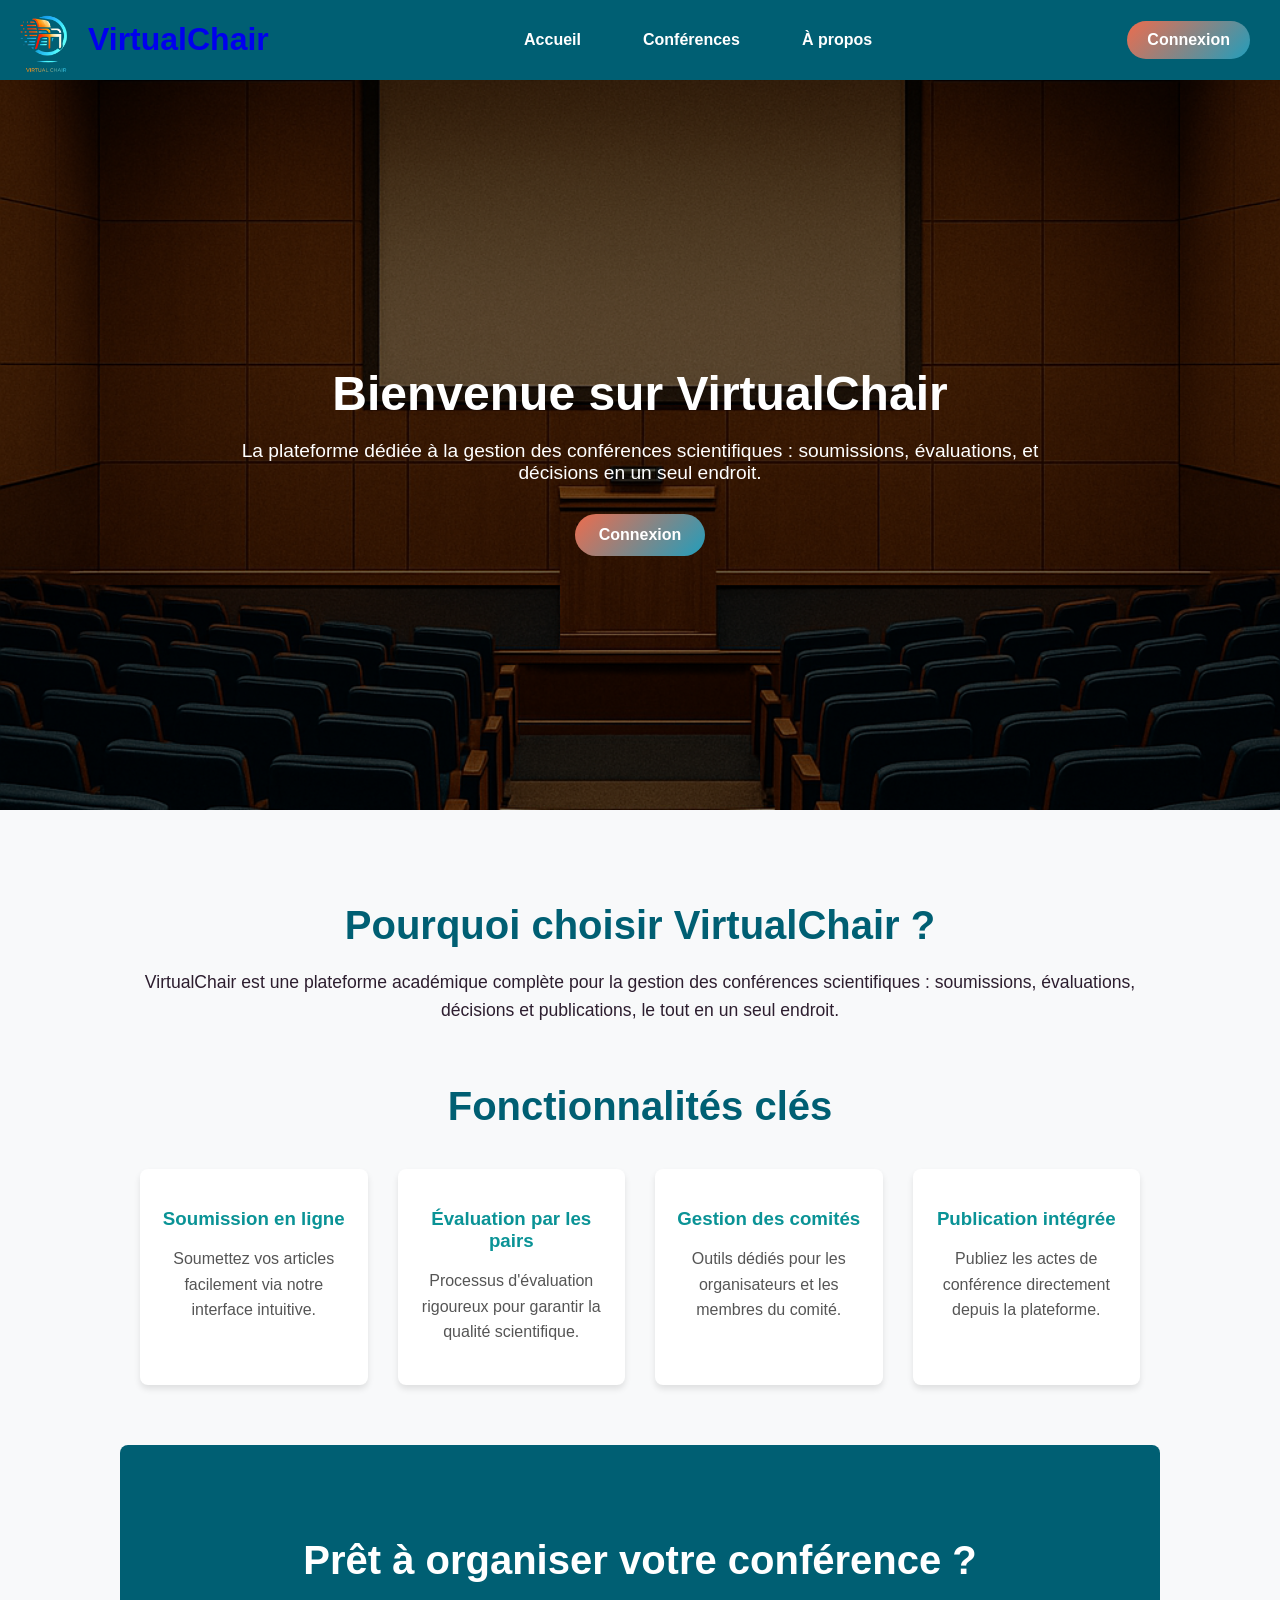
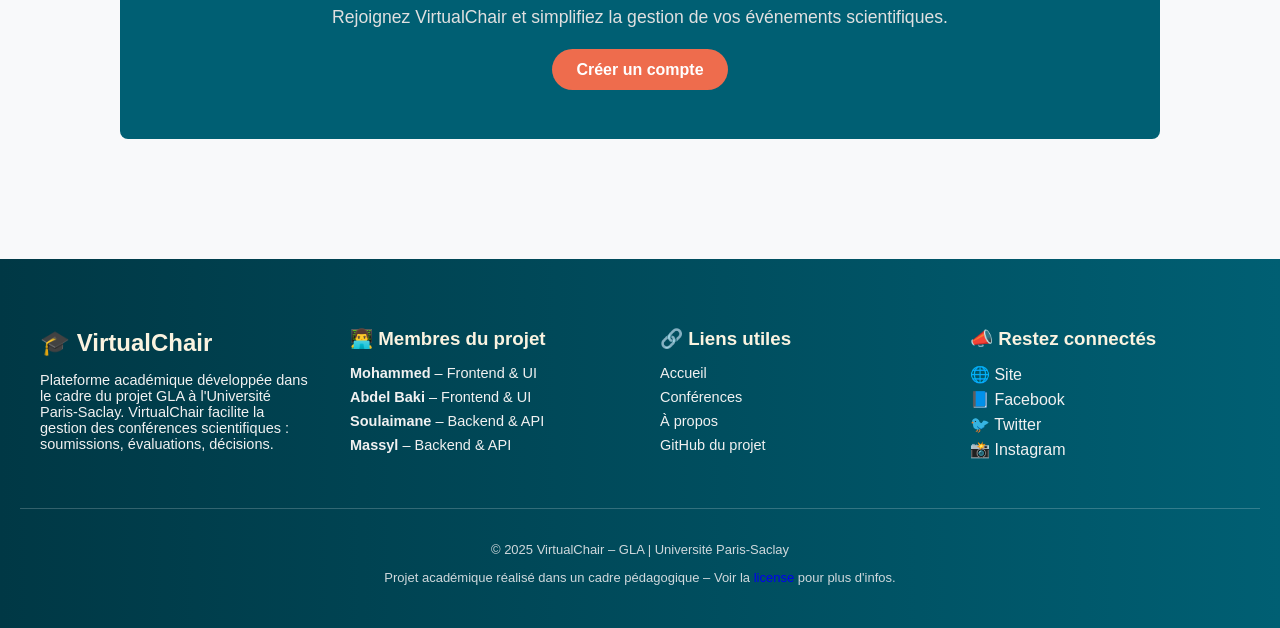
==== static/index.html @ 6224ec3e "Créer conférence, afficher la liste des conférences." ====
<!DOCTYPE html>
<html lang="fr">
  <head>
    <meta charset="UTF-8" />
    <meta name="viewport" content="width=device-width, initial-scale=1.0" />
    <title>VirtualChair</title>
    <link rel="icon" href="data/logo.png" />

    <link rel="stylesheet" href="style/style.css" />
    <link rel="stylesheet" href="style/conferences.css">
    <link rel="stylesheet" href="style/conference-detail.css">


  </head>
  <style>
    /* header {
      height: 700px;
      background: url("data/header.png") no-repeat center center;
      background-size: cover;
      position: relative;
    } */
  </style>
  <body>
    <header class="hero">
      <div class="top-head">
        <a href="#home">
          <div class="logo">
            <img src="data/logo.png" alt="Logo VirtualChair" class="logo-vc" />
            <h1>VirtualChair</h1>
          </div>
        </a>
        <nav>
          <ul>
            <li><a href="#home">Accueil</a></li>
            <li><a href="#conferences">Conférences</a></li>
            <li><a href="#about">À propos</a></li>
          </ul>
        </nav>
        <a href="#/login" class="cnx">Connexion</a>
      </div>

      <div class="hero-overlay">
        <div class="hero-content">
          <h1>Bienvenue sur VirtualChair</h1>
          <p>
            La plateforme dédiée à la gestion des conférences scientifiques :
            soumissions, évaluations, et décisions en un seul endroit.
          </p>
          <div class="hero-buttons">
            <a href="#/login" class="hero-btn primary">Connexion</a>
          </div>
        </div>
      </div>
    </header>

    <main class="vc-main">
      <section id="spa-container"></section>
    </main>

    <footer class="vc-footer">
      <div class="vc-footer-container">
        <!-- Colonne Présentation -->
        <div class="vc-footer-section about">
          <h2>🎓 VirtualChair</h2>
          <p>
            Plateforme académique développée dans le cadre du projet GLA à
            l'Université Paris-Saclay. VirtualChair facilite la gestion des
            conférences scientifiques : soumissions, évaluations, décisions.
          </p>
        </div>

        <!-- Colonne Auteurs -->
        <div class="vc-footer-section team">
          <h3>👨‍💻 Membres du projet</h3>
          <ul>
            <li><strong>Mohammed</strong> – Frontend & UI</li>
            <li><strong>Abdel Baki</strong> – Frontend & UI</li>
            <li><strong>Soulaimane</strong> – Backend & API</li>
            <li><strong>Massyl</strong> – Backend & API</li>
          </ul>
        </div>

        <!-- Colonne Ressources -->
        <div class="vc-footer-section links">
          <h3>🔗 Liens utiles</h3>
          <ul>
            <li><a href="#home">Accueil</a></li>
            <li><a href="#conferences">Conférences</a></li>
            <li><a href="#about">À propos</a></li>
            <li><a href="#">GitHub du projet</a></li>
          </ul>
        </div>

        <!-- Colonne Réseaux -->
        <div class="vc-footer-section social">
          <h3>📣 Restez connectés</h3>
          <div class="social-icons">
            <a href="#"><span>🌐</span> Site</a>
            <a href="#"><span>📘</span> Facebook</a>
            <a href="#"><span>🐦</span> Twitter</a>
            <a href="#"><span>📸</span> Instagram</a>
          </div>
        </div>
      </div>

      <!-- Ligne finale -->
      <div class="vc-footer-bottom">
        <p>© 2025 VirtualChair – GLA | Université Paris-Saclay</p>
        <p>
          Projet académique réalisé dans un cadre pédagogique – Voir la
          <a
            href="https://github.com/souleimaneelqodsi/virtualchair/blob/main/LICENSE"
            >license</a
          >
          pour plus d'infos.
        </p>
      </div>
    </footer>
    <script src="scripts/conferences.js"></script>
  </body>
</html>
---- static/style/style.css ----
body {
  margin: 0;
  font-family: "Segoe UI", sans-serif;
  background-color: #f8f9fa;
  color: #2d1e2f;
}

a {
  text-decoration: none;
}

/* Logo image */
.logo-vc {
  width: 70px;
  height: auto;
  display: block;
}

/* Logo + texte */
.logo {
  display: flex;
  flex-direction: row;
  align-items: center;
  gap: 8px;
}

.top-head {
  display: flex;
  flex-direction: row;
  justify-content: space-between;
  background-color: #005f73; /* bleu foncé */
  align-items: center;
  padding-left: 10px;
  padding-right: 30px;
}

/* Menu principal */
nav ul {
  list-style: none;
  display: flex;
  gap: 30px;
  padding: 0;
  margin: 0;
}

nav ul li a {
  text-decoration: none;
  color: #ffffff;
  font-weight: bold;
  background-color: transparent;
  padding: 8px 16px;
  border-radius: 8px;
  transition: background-color 0.3s;
}

nav ul li a:hover {
  background-color: #0a9396; /* turquoise du logo */
  color: #ffffff;
}

/* Bouton Connexion */
.cnx {
  color: white;
  background: linear-gradient(135deg, #ee6c4d, #219ebc); /* orange → bleu */
  border-radius: 50px;
  padding: 10px 20px;
  font-weight: 600;
  font-family: "Tenor Sans", sans-serif;
  transition: all 0.3s ease-in-out;
}

/* Hero section */
.hero {
  position: relative;
  height: 90vh;
  background-image: url("../data/header.png"); /* ou ton amphi */
  background-size: cover;
  background-position: center;
  display: flex;
  flex-direction: column;
  justify-content: flex-start;
}
.hero-overlay {
  background-color: rgba(0, 0, 0, 0.5); /* effet sombre */
  width: 100%;
  height: 100%;
  display: flex;
  align-items: center;
  justify-content: center;
}

.hero-content {
  color: #ffffff;
  text-align: center;
  max-width: 800px;
  padding: 20px;
}

.hero-content h1 {
  font-size: 3rem;
  margin-bottom: 10px;
}

.hero-content p {
  font-size: 1.2rem;
  margin-bottom: 30px;
}

.hero-buttons {
  display: flex;
  justify-content: center;
}

.hero-btn.primary {
  background: linear-gradient(135deg, #ee6c4d, #219ebc);
  color: white;
  padding: 12px 24px;
  font-weight: bold;
  border-radius: 40px;
  text-decoration: none;
  transition: all 0.3s ease-in-out;
}

.hero-btn.primary:hover {
  transform: translateY(-3px);
  opacity: 0.9;
}








/* Styles généraux du main */
.vc-main {
    padding: 60px 20px;
    background-color: #f8f9fa;
    color: #2d1e2f;
    font-family: 'Segoe UI', sans-serif;
  }
  
  /* Sections */
  .vc-section {
    max-width: 1000px;
    margin: 0 auto 60px auto;
    text-align: center;
  }
  
  .vc-section h2 {
    font-size: 2.5rem;
    margin-bottom: 20px;
    color: #005f73;
  }
  
  .vc-section p {
    font-size: 1.1rem;
    line-height: 1.6;
    margin-bottom: 20px;
  }
  
  /* Grille des fonctionnalités */
  .vc-features-grid {
    display: grid;
    grid-template-columns: repeat(auto-fit, minmax(220px, 1fr));
    gap: 30px;
    margin-top: 40px;
  }
  
  .feature {
    background-color: #ffffff;
    padding: 20px;
    border-radius: 8px;
    box-shadow: 0 4px 6px rgba(0, 0, 0, 0.1);
  }
  
  .feature h3 {
    color: #0a9396;
    margin-bottom: 10px;
  }
  
  .feature p {
    font-size: 1rem;
    color: #555555;
  }
  
  /* Appel à l'action */
  .vc-section.cta {
    background-color: #005f73;
    color: #ffffff;
    padding: 60px 20px;
    border-radius: 8px;
  }
  
  .vc-section.cta h2 {
    color: #ffffff;
  }
  
  .vc-section.cta p {
    color: #e0e0e0;
    margin-bottom: 30px;
  }
  
  .vc-btn.primary {
    background-color: #ee6c4d;
    color: #ffffff;
    padding: 12px 24px;
    border-radius: 50px;
    text-decoration: none;
    font-weight: bold;
    transition: background-color 0.3s ease;
  }
  
  .vc-btn.primary:hover {
    background-color: #d65a3f;
  }





















/* footer */

.vc-footer {
    background: linear-gradient(to right, #003845, #005f73);
    color: #f1f1f1;
    padding: 50px 20px 30px;
    font-family: 'Segoe UI', sans-serif;
  }
  
  .vc-footer-container {
    display: grid;
    grid-template-columns: repeat(auto-fit, minmax(230px, 1fr));
    gap: 40px;
    max-width: 1200px;
    margin: auto;
  }
  
  .vc-footer-section h2,
  .vc-footer-section h3 {
    margin-bottom: 15px;
    color: #FAF3E0;
  }
  
  .vc-footer-section p,
  .vc-footer-section ul,
  .vc-footer-bottom {
    font-size: 14.5px;
  }
  
  .vc-footer-section ul {
    list-style: none;
    padding: 0;
  }
  
  .vc-footer-section li {
    margin-bottom: 8px;
  }
  
  .vc-footer-section a {
    color: #f1f1f1;
    text-decoration: none;
    transition: all 0.3s;
  }
  
  .vc-footer-section a:hover {
    color: #94d2bd;
    text-decoration: underline;
  }
  
  .social-icons a {
    display: block;
    margin-bottom: 6px;
  }
  
  .vc-footer-bottom {
    text-align: center;
    border-top: 1px solid rgba(255, 255, 255, 0.2);
    margin-top: 40px;
    padding-top: 20px;
    font-size: 13px;
    color: #cfd8dc;
  }
---- static/style/conferences.css ----
/* styles/conferences.css */

/* ========== Conteneur du formulaire ========== */
.spa-form {
    background-color: #ffffff;
    padding: 32px;
    border-radius: 16px;
    box-shadow: 0 8px 24px rgba(0, 0, 0, 0.06);
    max-width: 500px;
    margin: 60px auto;
    display: flex;
    flex-direction: column;
    align-items: stretch;
    gap: 18px;
    box-sizing: border-box;
  }
  
  /* Champs de formulaire */
  .spa-form input,
  .spa-form textarea,
  .spa-form button {
    width: 100%;
    font-family: "Segoe UI", sans-serif;
    font-size: 1rem;
    padding: 14px 16px;
    border-radius: 10px;
    border: 1px solid #ccc;
    background-color: #f9f9f9;
    box-sizing: border-box;
    transition: all 0.2s ease;
  }
  
  .spa-form textarea {
    min-height: 100px;
    resize: vertical;
  }
  
  /* Focus et effet visuel */
  .spa-form input:focus,
  .spa-form textarea:focus {
    border-color: #0a9396;
    box-shadow: 0 0 5px rgba(10, 147, 150, 0.3);
    background-color: #fff;
    outline: none;
  }
  
  /* Bouton Valider */
  .spa-form button {
    background-color: #005f73;
    color: white;
    font-weight: bold;
    border: none;
    cursor: pointer;
    transition: background-color 0.3s ease, transform 0.2s ease;
  }
  
  .spa-form button:hover {
    background-color: #0a9396;
    transform: translateY(-1px);
  }
  
  /* ========== Liste des conférences ========== */
  .conference-list {
    display: grid;
    grid-template-columns: repeat(auto-fit, minmax(280px, 1fr));
    gap: 24px;
    max-width: 1200px;
    margin: 40px auto;
    padding: 0 20px;
  }
  
  .conference-card {
    background: #ffffff;
    padding: 20px;
    border-radius: 12px;
    box-shadow: 0 4px 12px rgba(0, 0, 0, 0.08);
    transition: transform 0.2s ease, box-shadow 0.2s ease;
  }
  
  .conference-card:hover {
    transform: translateY(-5px);
    box-shadow: 0 6px 18px rgba(0, 0, 0, 0.12);
  }
  
  .conference-card h3 {
    color: #005f73;
    margin-bottom: 10px;
    font-size: 1.4rem;
  }
  
  .conference-card p {
    margin: 4px 0;
    color: #444;
    font-size: 0.95rem;
    line-height: 1.4;
  }
  
  /* ========== Bouton d'ajout de conférence ========== */
  #add-conf-container {
    text-align: center;
    margin-top: 30px;
  }
  
  #add-conf-container .vc-btn.primary {
    background-color: #ee6c4d;
    color: white;
    padding: 12px 28px;
    border-radius: 50px;
    font-weight: bold;
    font-size: 1rem;
    border: none;
    cursor: pointer;
    transition: background-color 0.3s ease, transform 0.2s ease;
  }
  
  #add-conf-container .vc-btn.primary:hover {
    background-color: #d65a3f;
    transform: scale(1.05);
  }
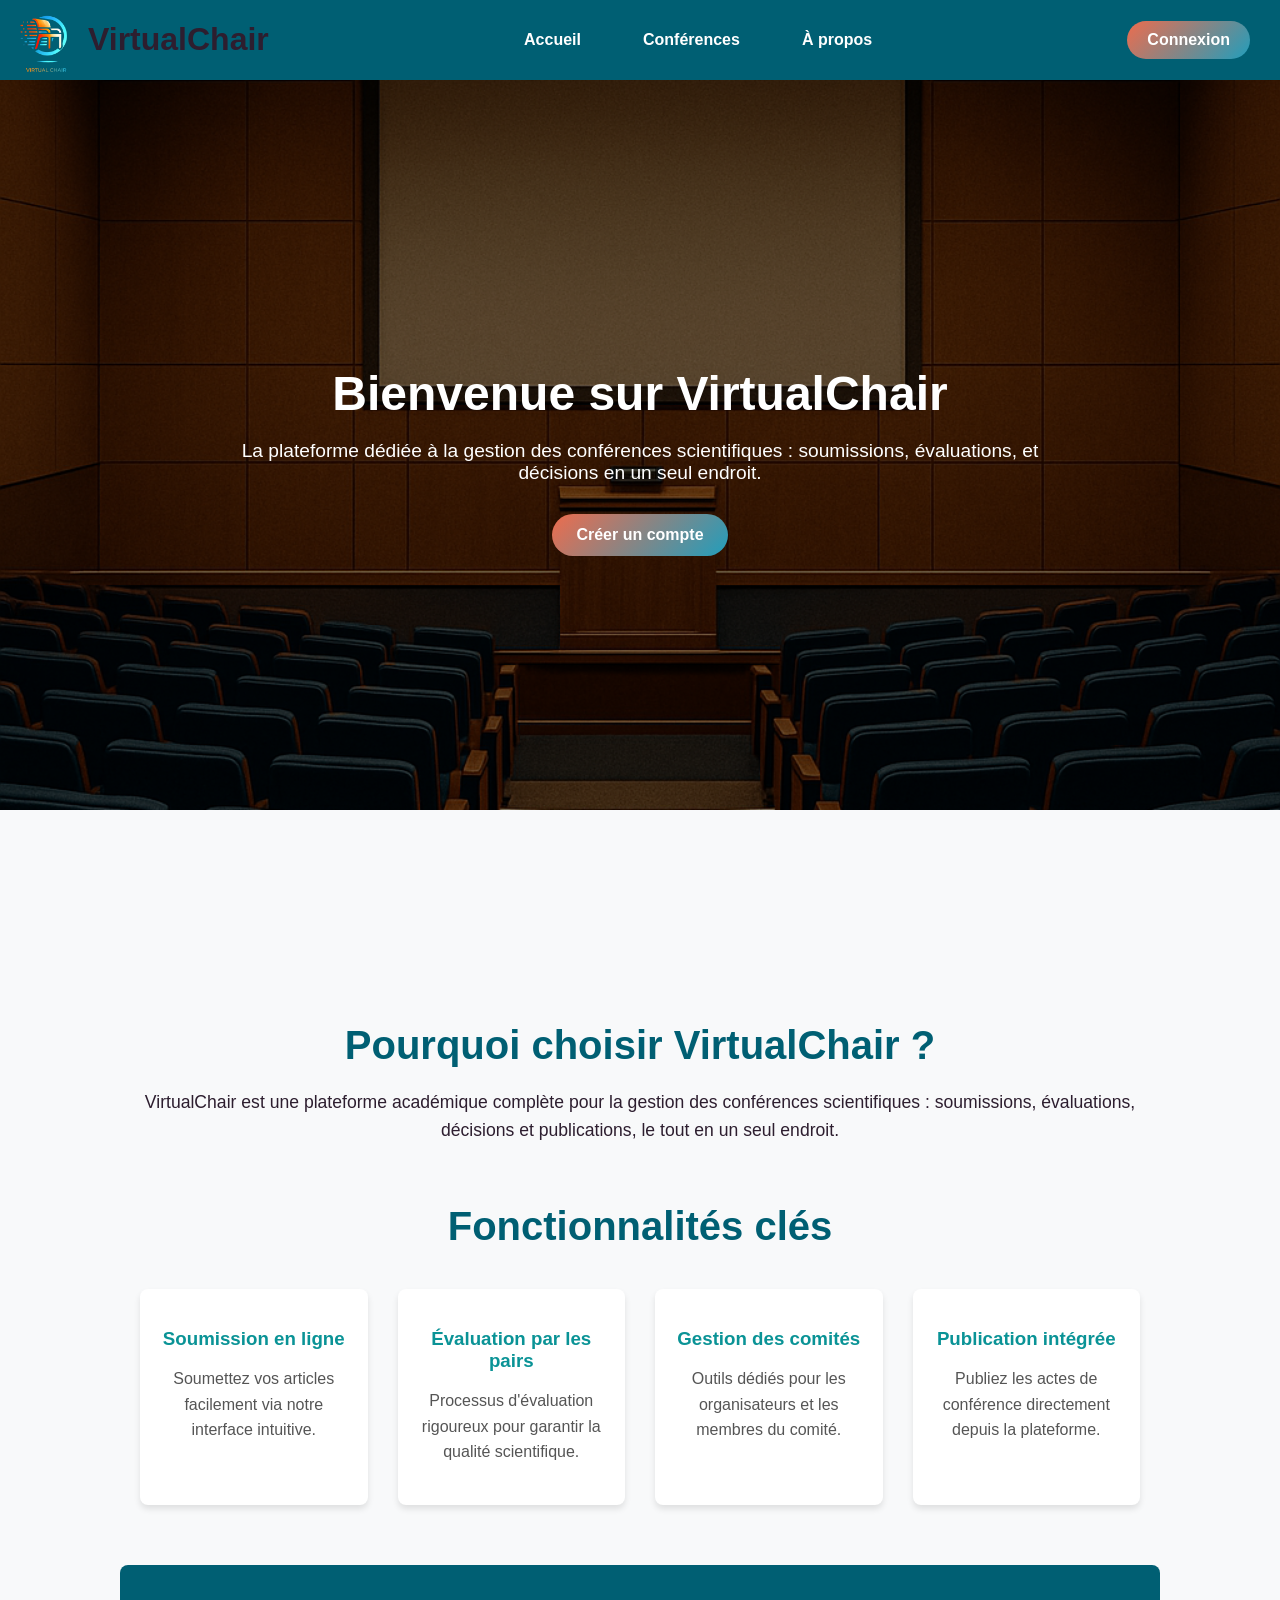
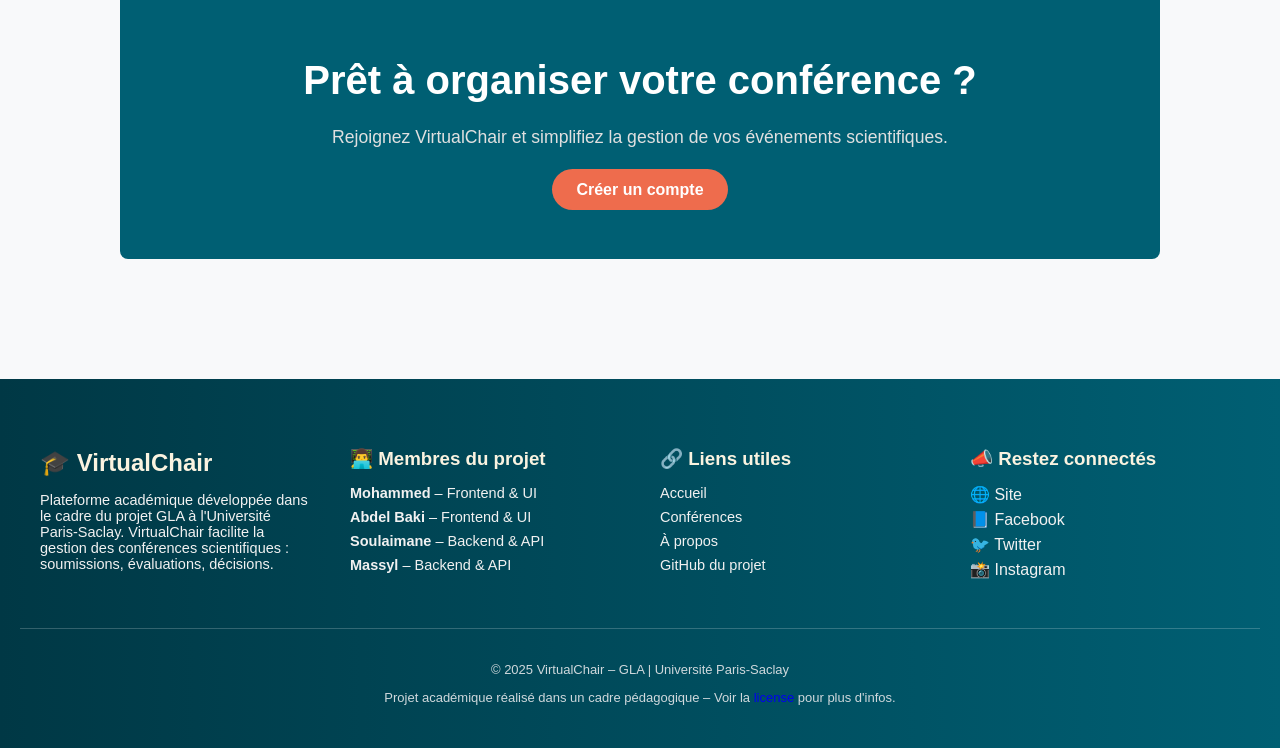
==== commit 0d3f23b5: "reorganisation des fichiers" ====
--- a/static/index.html
+++ b/static/index.html
@@ -1,121 +1,182 @@
-<!DOCTYPE html>
+<!doctype html>
 <html lang="fr">
-  <head>
-    <meta charset="UTF-8" />
-    <meta name="viewport" content="width=device-width, initial-scale=1.0" />
-    <title>VirtualChair</title>
-    <link rel="icon" href="data/logo.png" />
+    <head>
+        <meta charset="UTF-8" />
+        <meta name="viewport" content="width=device-width, initial-scale=1.0" />
+        <title>EasyChair</title>
+        <link rel="icon" href="../data/logo.png" />
+        <script defer src="script/inscription.js"></script>
+        <link rel="stylesheet" href="style/style.css" />
+    </head>
+    <style>
+        header {
+            height: 700px;
+            background: url("../data/header.png") no-repeat center center;
+            background-size: cover;
+            position: relative;
+        }
+    </style>
+    <body>
+        <header class="hero">
+            <div class="top-head">
+                <div class="logo">
+                    <img
+                        src="../data/logo.png"
+                        alt="Logo VirtualChair"
+                        class="logo-vc"
+                    />
+                    <h1>VirtualChair</h1>
+                </div>
+                <nav>
+                    <ul>
+                        <li><a href="#home">Accueil</a></li>
+                        <li><a href="#conferences">Conférences</a></li>
+                        <li><a href="#about">À propos</a></li>
+                    </ul>
+                </nav>
+                <a href="#/login" class="cnx">Connexion</a>
+            </div>
 
-    <link rel="stylesheet" href="style/style.css" />
-    <link rel="stylesheet" href="style/conferences.css">
-    <link rel="stylesheet" href="style/conference-detail.css">
+            <div class="hero-overlay">
+                <div class="hero-content">
+                    <h1>Bienvenue sur VirtualChair</h1>
+                    <p>
+                        La plateforme dédiée à la gestion des conférences
+                        scientifiques : soumissions, évaluations, et décisions
+                        en un seul endroit.
+                    </p>
+                    <div class="hero-buttons">
+                        <a
+                            href="#/inscription"
+                            class="hero-btn primary"
+                            onclick="loadPage('./inscription.html'); return false;"
+                            >Créer un compte</a
+                        >
+                    </div>
+                </div>
+            </div>
+        </header>
+        <div id="app-content" class="vc-main">
+            <!-- Le contenu de la page sera injecté ici -->
+        </div>
+        <main class="vc-main">
+            <!-- Section 1 : Présentation -->
+            <section class="vc-section intro">
+                <h2>Pourquoi choisir VirtualChair ?</h2>
+                <p>
+                    VirtualChair est une plateforme académique complète pour la
+                    gestion des conférences scientifiques : soumissions,
+                    évaluations, décisions et publications, le tout en un seul
+                    endroit.
+                </p>
+            </section>
 
+            <!-- Section 2 : Fonctionnalités -->
+            <section class="vc-section features">
+                <h2>Fonctionnalités clés</h2>
+                <div class="vc-features-grid">
+                    <div class="feature">
+                        <h3>Soumission en ligne</h3>
+                        <p>
+                            Soumettez vos articles facilement via notre
+                            interface intuitive.
+                        </p>
+                    </div>
+                    <div class="feature">
+                        <h3>Évaluation par les pairs</h3>
+                        <p>
+                            Processus d'évaluation rigoureux pour garantir la
+                            qualité scientifique.
+                        </p>
+                    </div>
+                    <div class="feature">
+                        <h3>Gestion des comités</h3>
+                        <p>
+                            Outils dédiés pour les organisateurs et les membres
+                            du comité.
+                        </p>
+                    </div>
+                    <div class="feature">
+                        <h3>Publication intégrée</h3>
+                        <p>
+                            Publiez les actes de conférence directement depuis
+                            la plateforme.
+                        </p>
+                    </div>
+                </div>
+            </section>
 
-  </head>
-  <style>
-    /* header {
-      height: 700px;
-      background: url("data/header.png") no-repeat center center;
-      background-size: cover;
-      position: relative;
-    } */
-  </style>
-  <body>
-    <header class="hero">
-      <div class="top-head">
-        <a href="#home">
-          <div class="logo">
-            <img src="data/logo.png" alt="Logo VirtualChair" class="logo-vc" />
-            <h1>VirtualChair</h1>
-          </div>
-        </a>
-        <nav>
-          <ul>
-            <li><a href="#home">Accueil</a></li>
-            <li><a href="#conferences">Conférences</a></li>
-            <li><a href="#about">À propos</a></li>
-          </ul>
-        </nav>
-        <a href="#/login" class="cnx">Connexion</a>
-      </div>
+            <!-- Section 3 : Appel à l'action -->
+            <section class="vc-section cta">
+                <h2>Prêt à organiser votre conférence ?</h2>
+                <p>
+                    Rejoignez VirtualChair et simplifiez la gestion de vos
+                    événements scientifiques.
+                </p>
+                <a href="#/login" class="vc-btn primary">Créer un compte</a>
+            </section>
+        </main>
 
-      <div class="hero-overlay">
-        <div class="hero-content">
-          <h1>Bienvenue sur VirtualChair</h1>
-          <p>
-            La plateforme dédiée à la gestion des conférences scientifiques :
-            soumissions, évaluations, et décisions en un seul endroit.
-          </p>
-          <div class="hero-buttons">
-            <a href="#/login" class="hero-btn primary">Connexion</a>
-          </div>
-        </div>
-      </div>
-    </header>
+        <footer class="vc-footer">
+            <div class="vc-footer-container">
+                <!-- Colonne Présentation -->
+                <div class="vc-footer-section about">
+                    <h2>🎓 VirtualChair</h2>
+                    <p>
+                        Plateforme académique développée dans le cadre du projet
+                        GLA à l'Université Paris-Saclay. VirtualChair facilite
+                        la gestion des conférences scientifiques : soumissions,
+                        évaluations, décisions.
+                    </p>
+                </div>
 
-    <main class="vc-main">
-      <section id="spa-container"></section>
-    </main>
+                <!-- Colonne Auteurs -->
+                <div class="vc-footer-section team">
+                    <h3>👨‍💻 Membres du projet</h3>
+                    <ul>
+                        <li><strong>Mohammed</strong> – Frontend & UI</li>
+                        <li><strong>Abdel Baki</strong> – Frontend & UI</li>
+                        <li><strong>Soulaimane</strong> – Backend & API</li>
+                        <li><strong>Massyl</strong> – Backend & API</li>
+                    </ul>
+                </div>
 
-    <footer class="vc-footer">
-      <div class="vc-footer-container">
-        <!-- Colonne Présentation -->
-        <div class="vc-footer-section about">
-          <h2>🎓 VirtualChair</h2>
-          <p>
-            Plateforme académique développée dans le cadre du projet GLA à
-            l'Université Paris-Saclay. VirtualChair facilite la gestion des
-            conférences scientifiques : soumissions, évaluations, décisions.
-          </p>
-        </div>
+                <!-- Colonne Ressources -->
+                <div class="vc-footer-section links">
+                    <h3>🔗 Liens utiles</h3>
+                    <ul>
+                        <li><a href="#home">Accueil</a></li>
+                        <li><a href="#conferences">Conférences</a></li>
+                        <li><a href="#about">À propos</a></li>
+                        <li><a href="#">GitHub du projet</a></li>
+                    </ul>
+                </div>
 
-        <!-- Colonne Auteurs -->
-        <div class="vc-footer-section team">
-          <h3>👨‍💻 Membres du projet</h3>
-          <ul>
-            <li><strong>Mohammed</strong> – Frontend & UI</li>
-            <li><strong>Abdel Baki</strong> – Frontend & UI</li>
-            <li><strong>Soulaimane</strong> – Backend & API</li>
-            <li><strong>Massyl</strong> – Backend & API</li>
-          </ul>
-        </div>
+                <!-- Colonne Réseaux -->
+                <div class="vc-footer-section social">
+                    <h3>📣 Restez connectés</h3>
+                    <div class="social-icons">
+                        <a href="#"><span>🌐</span> Site</a>
+                        <a href="#"><span>📘</span> Facebook</a>
+                        <a href="#"><span>🐦</span> Twitter</a>
+                        <a href="#"><span>📸</span> Instagram</a>
+                    </div>
+                </div>
+            </div>
 
-        <!-- Colonne Ressources -->
-        <div class="vc-footer-section links">
-          <h3>🔗 Liens utiles</h3>
-          <ul>
-            <li><a href="#home">Accueil</a></li>
-            <li><a href="#conferences">Conférences</a></li>
-            <li><a href="#about">À propos</a></li>
-            <li><a href="#">GitHub du projet</a></li>
-          </ul>
-        </div>
-
-        <!-- Colonne Réseaux -->
-        <div class="vc-footer-section social">
-          <h3>📣 Restez connectés</h3>
-          <div class="social-icons">
-            <a href="#"><span>🌐</span> Site</a>
-            <a href="#"><span>📘</span> Facebook</a>
-            <a href="#"><span>🐦</span> Twitter</a>
-            <a href="#"><span>📸</span> Instagram</a>
-          </div>
-        </div>
-      </div>
-
-      <!-- Ligne finale -->
-      <div class="vc-footer-bottom">
-        <p>© 2025 VirtualChair – GLA | Université Paris-Saclay</p>
-        <p>
-          Projet académique réalisé dans un cadre pédagogique – Voir la
-          <a
-            href="https://github.com/souleimaneelqodsi/virtualchair/blob/main/LICENSE"
-            >license</a
-          >
-          pour plus d'infos.
-        </p>
-      </div>
-    </footer>
-    <script src="scripts/conferences.js"></script>
-  </body>
+            <!-- Ligne finale -->
+            <div class="vc-footer-bottom">
+                <p>© 2025 VirtualChair – GLA | Université Paris-Saclay</p>
+                <p>
+                    Projet académique réalisé dans un cadre pédagogique – Voir
+                    la
+                    <a
+                        href="https://github.com/souleimaneelqodsi/virtualchair/blob/main/LICENSE"
+                        >license</a
+                    >
+                    pour plus d'infos.
+                </p>
+            </div>
+        </footer>
+    </body>
 </html>
--- a/static/style/style.css
+++ b/static/style/style.css
@@ -218,6 +218,46 @@
 
 
 
+/*style de la page inscription*/
+.signup-form {
+  background-color: #ffffff;
+  padding: 30px;
+  border-radius: 10px;
+  max-width: 400px;
+  margin: 0 auto;
+  box-shadow: 0 4px 12px rgba(0, 0, 0, 0.1);
+  display: flex;
+  flex-direction: column;
+  gap: 15px;
+}
+
+.signup-form h2 {
+  color: #005f73;
+  text-align: center;
+}
+
+.signup-form label {
+  font-weight: bold;
+  margin-bottom: 5px;
+  color: #333;
+}
+
+.signup-form input {
+  padding: 10px;
+  border-radius: 8px;
+  border: 1px solid #ccc;
+  font-size: 1rem;
+}
+
+.signup-form .vc-btn.primary {
+  margin-top: 10px;
+}
+
+.form-message {
+  margin-top: 10px;
+  font-size: 0.9rem;
+  text-align: center;
+}
 
 
 
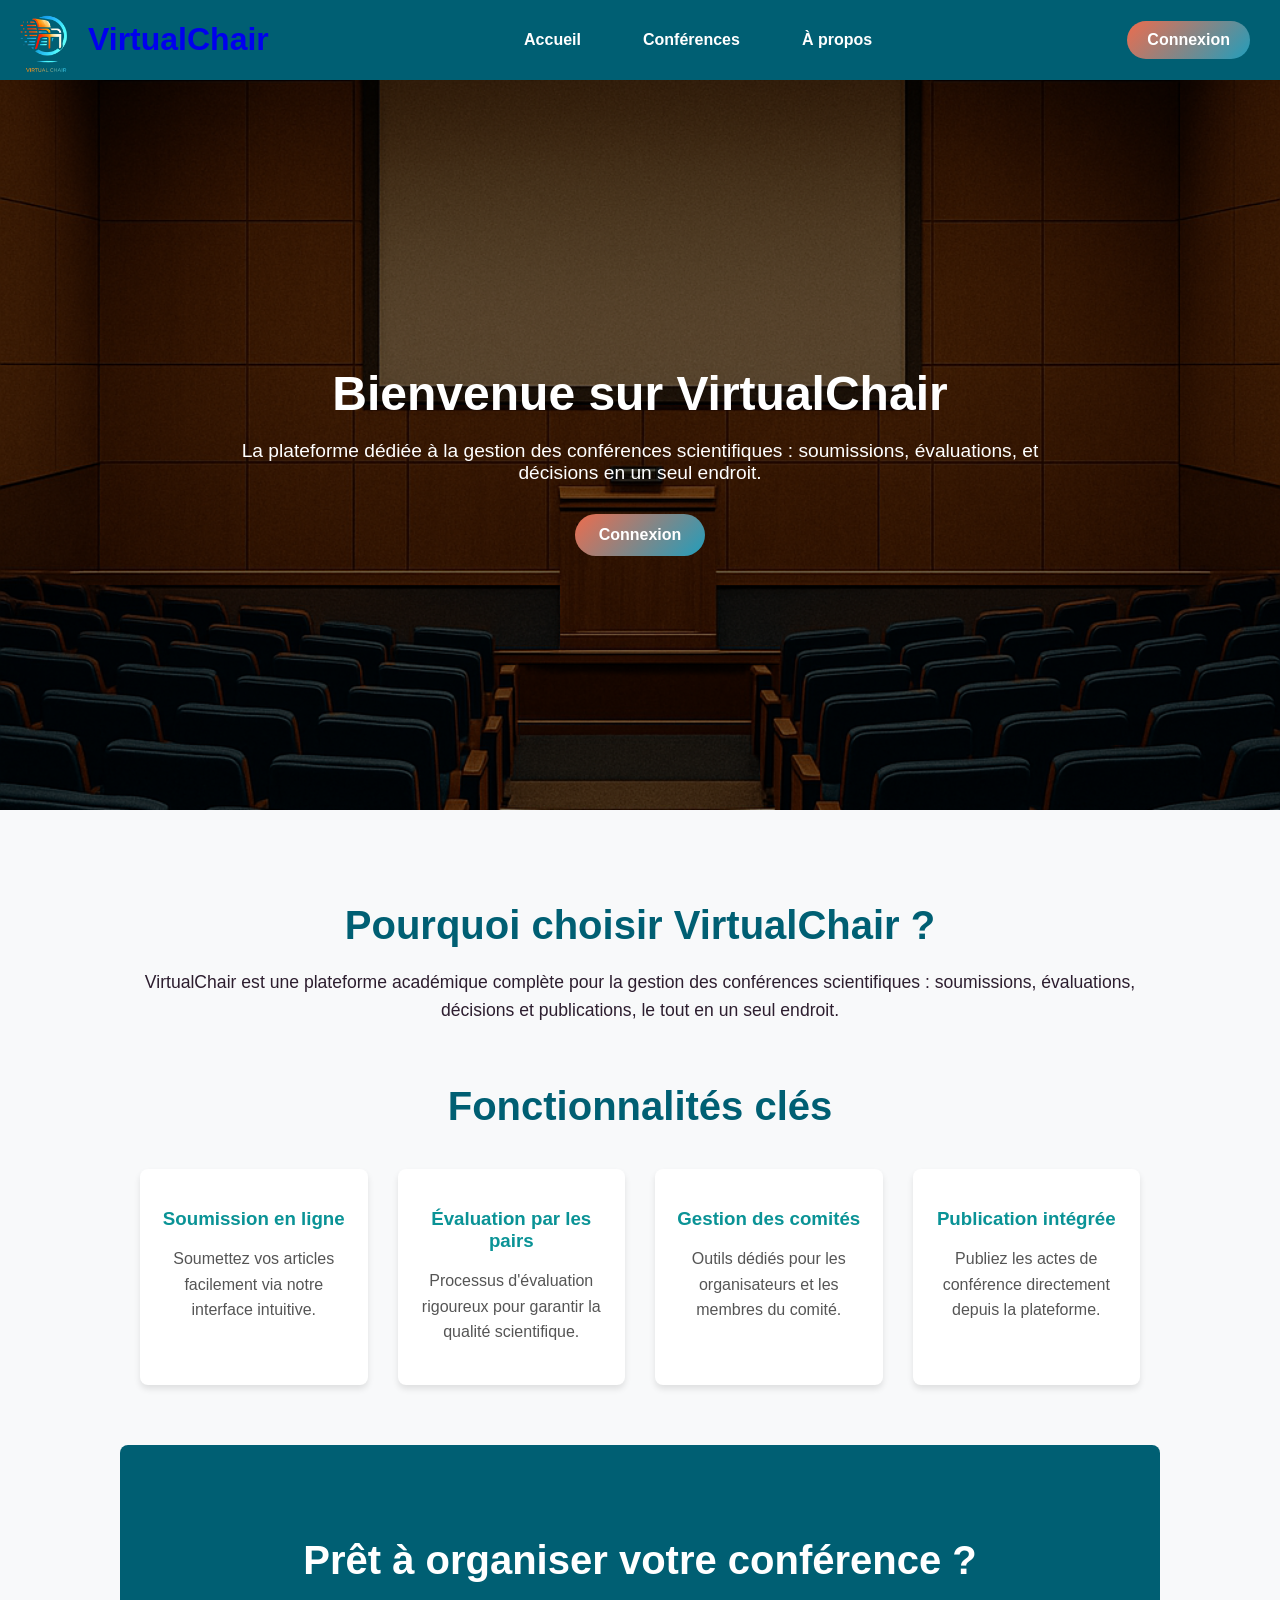
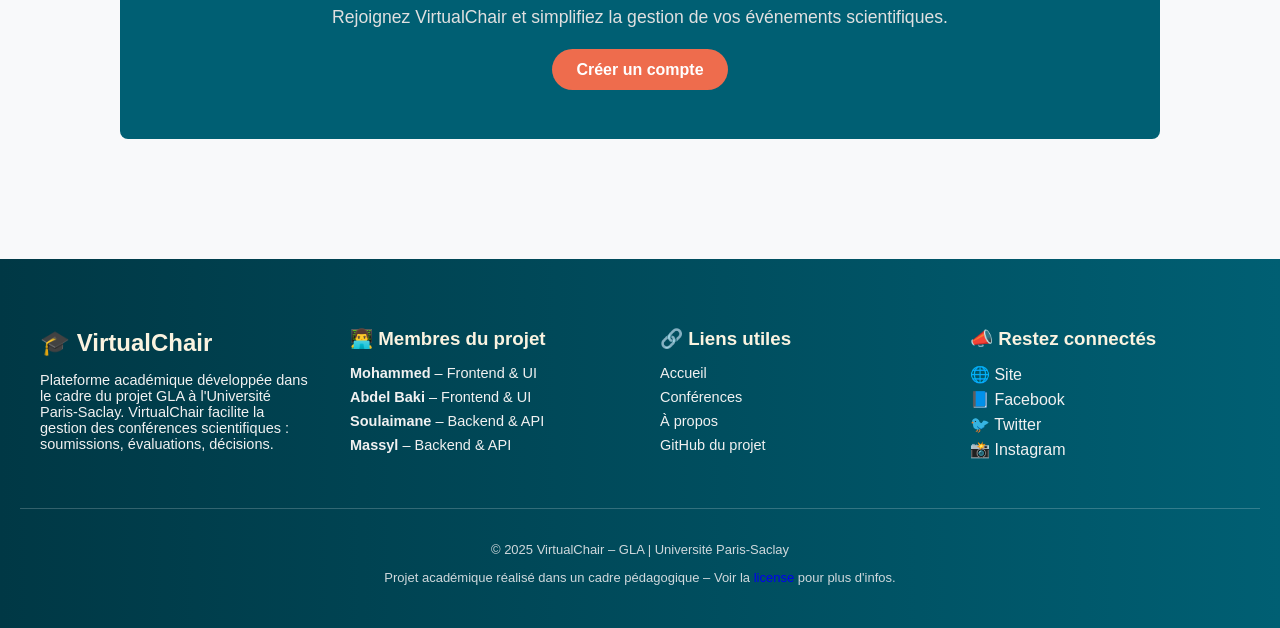
==== commit fb5041d9: "merge feature/front/conferences" ====
--- a/static/index.html
+++ b/static/index.html
@@ -1,182 +1,122 @@
-<!doctype html>
+
+<!DOCTYPE html>
 <html lang="fr">
-    <head>
-        <meta charset="UTF-8" />
-        <meta name="viewport" content="width=device-width, initial-scale=1.0" />
-        <title>EasyChair</title>
-        <link rel="icon" href="../data/logo.png" />
-        <script defer src="script/inscription.js"></script>
-        <link rel="stylesheet" href="style/style.css" />
-    </head>
-    <style>
-        header {
-            height: 700px;
-            background: url("../data/header.png") no-repeat center center;
-            background-size: cover;
-            position: relative;
-        }
-    </style>
-    <body>
-        <header class="hero">
-            <div class="top-head">
-                <div class="logo">
-                    <img
-                        src="../data/logo.png"
-                        alt="Logo VirtualChair"
-                        class="logo-vc"
-                    />
-                    <h1>VirtualChair</h1>
-                </div>
-                <nav>
-                    <ul>
-                        <li><a href="#home">Accueil</a></li>
-                        <li><a href="#conferences">Conférences</a></li>
-                        <li><a href="#about">À propos</a></li>
-                    </ul>
-                </nav>
-                <a href="#/login" class="cnx">Connexion</a>
-            </div>
+  <head>
+    <meta charset="UTF-8" />
+    <meta name="viewport" content="width=device-width, initial-scale=1.0" />
+    <title>VirtualChair</title>
+    <link rel="icon" href="data/logo.png" />
 
-            <div class="hero-overlay">
-                <div class="hero-content">
-                    <h1>Bienvenue sur VirtualChair</h1>
-                    <p>
-                        La plateforme dédiée à la gestion des conférences
-                        scientifiques : soumissions, évaluations, et décisions
-                        en un seul endroit.
-                    </p>
-                    <div class="hero-buttons">
-                        <a
-                            href="#/inscription"
-                            class="hero-btn primary"
-                            onclick="loadPage('./inscription.html'); return false;"
-                            >Créer un compte</a
-                        >
-                    </div>
-                </div>
-            </div>
-        </header>
-        <div id="app-content" class="vc-main">
-            <!-- Le contenu de la page sera injecté ici -->
+    <link rel="stylesheet" href="style/style.css" />
+    <link rel="stylesheet" href="style/conferences.css">
+    <link rel="stylesheet" href="style/conference-detail.css">
+
+
+  </head>
+  <style>
+    /* header {
+      height: 700px;
+      background: url("data/header.png") no-repeat center center;
+      background-size: cover;
+      position: relative;
+    } */
+  </style>
+  <body>
+    <header class="hero">
+      <div class="top-head">
+        <a href="#home">
+          <div class="logo">
+            <img src="data/logo.png" alt="Logo VirtualChair" class="logo-vc" />
+            <h1>VirtualChair</h1>
+          </div>
+        </a>
+        <nav>
+          <ul>
+            <li><a href="#home">Accueil</a></li>
+            <li><a href="#conferences">Conférences</a></li>
+            <li><a href="#about">À propos</a></li>
+          </ul>
+        </nav>
+        <a href="#/login" class="cnx">Connexion</a>
+      </div>
+
+      <div class="hero-overlay">
+        <div class="hero-content">
+          <h1>Bienvenue sur VirtualChair</h1>
+          <p>
+            La plateforme dédiée à la gestion des conférences scientifiques :
+            soumissions, évaluations, et décisions en un seul endroit.
+          </p>
+          <div class="hero-buttons">
+            <a href="#/login" class="hero-btn primary">Connexion</a>
+          </div>
         </div>
-        <main class="vc-main">
-            <!-- Section 1 : Présentation -->
-            <section class="vc-section intro">
-                <h2>Pourquoi choisir VirtualChair ?</h2>
-                <p>
-                    VirtualChair est une plateforme académique complète pour la
-                    gestion des conférences scientifiques : soumissions,
-                    évaluations, décisions et publications, le tout en un seul
-                    endroit.
-                </p>
-            </section>
+      </div>
+    </header>
 
-            <!-- Section 2 : Fonctionnalités -->
-            <section class="vc-section features">
-                <h2>Fonctionnalités clés</h2>
-                <div class="vc-features-grid">
-                    <div class="feature">
-                        <h3>Soumission en ligne</h3>
-                        <p>
-                            Soumettez vos articles facilement via notre
-                            interface intuitive.
-                        </p>
-                    </div>
-                    <div class="feature">
-                        <h3>Évaluation par les pairs</h3>
-                        <p>
-                            Processus d'évaluation rigoureux pour garantir la
-                            qualité scientifique.
-                        </p>
-                    </div>
-                    <div class="feature">
-                        <h3>Gestion des comités</h3>
-                        <p>
-                            Outils dédiés pour les organisateurs et les membres
-                            du comité.
-                        </p>
-                    </div>
-                    <div class="feature">
-                        <h3>Publication intégrée</h3>
-                        <p>
-                            Publiez les actes de conférence directement depuis
-                            la plateforme.
-                        </p>
-                    </div>
-                </div>
-            </section>
+    <main class="vc-main">
+      <section id="spa-container"></section>
+    </main>
 
-            <!-- Section 3 : Appel à l'action -->
-            <section class="vc-section cta">
-                <h2>Prêt à organiser votre conférence ?</h2>
-                <p>
-                    Rejoignez VirtualChair et simplifiez la gestion de vos
-                    événements scientifiques.
-                </p>
-                <a href="#/login" class="vc-btn primary">Créer un compte</a>
-            </section>
-        </main>
+    <footer class="vc-footer">
+      <div class="vc-footer-container">
+        <!-- Colonne Présentation -->
+        <div class="vc-footer-section about">
+          <h2>🎓 VirtualChair</h2>
+          <p>
+            Plateforme académique développée dans le cadre du projet GLA à
+            l'Université Paris-Saclay. VirtualChair facilite la gestion des
+            conférences scientifiques : soumissions, évaluations, décisions.
+          </p>
+        </div>
 
-        <footer class="vc-footer">
-            <div class="vc-footer-container">
-                <!-- Colonne Présentation -->
-                <div class="vc-footer-section about">
-                    <h2>🎓 VirtualChair</h2>
-                    <p>
-                        Plateforme académique développée dans le cadre du projet
-                        GLA à l'Université Paris-Saclay. VirtualChair facilite
-                        la gestion des conférences scientifiques : soumissions,
-                        évaluations, décisions.
-                    </p>
-                </div>
+        <!-- Colonne Auteurs -->
+        <div class="vc-footer-section team">
+          <h3>👨‍💻 Membres du projet</h3>
+          <ul>
+            <li><strong>Mohammed</strong> – Frontend & UI</li>
+            <li><strong>Abdel Baki</strong> – Frontend & UI</li>
+            <li><strong>Soulaimane</strong> – Backend & API</li>
+            <li><strong>Massyl</strong> – Backend & API</li>
+          </ul>
+        </div>
 
-                <!-- Colonne Auteurs -->
-                <div class="vc-footer-section team">
-                    <h3>👨‍💻 Membres du projet</h3>
-                    <ul>
-                        <li><strong>Mohammed</strong> – Frontend & UI</li>
-                        <li><strong>Abdel Baki</strong> – Frontend & UI</li>
-                        <li><strong>Soulaimane</strong> – Backend & API</li>
-                        <li><strong>Massyl</strong> – Backend & API</li>
-                    </ul>
-                </div>
+        <!-- Colonne Ressources -->
+        <div class="vc-footer-section links">
+          <h3>🔗 Liens utiles</h3>
+          <ul>
+            <li><a href="#home">Accueil</a></li>
+            <li><a href="#conferences">Conférences</a></li>
+            <li><a href="#about">À propos</a></li>
+            <li><a href="#">GitHub du projet</a></li>
+          </ul>
+        </div>
 
-                <!-- Colonne Ressources -->
-                <div class="vc-footer-section links">
-                    <h3>🔗 Liens utiles</h3>
-                    <ul>
-                        <li><a href="#home">Accueil</a></li>
-                        <li><a href="#conferences">Conférences</a></li>
-                        <li><a href="#about">À propos</a></li>
-                        <li><a href="#">GitHub du projet</a></li>
-                    </ul>
-                </div>
+        <!-- Colonne Réseaux -->
+        <div class="vc-footer-section social">
+          <h3>📣 Restez connectés</h3>
+          <div class="social-icons">
+            <a href="#"><span>🌐</span> Site</a>
+            <a href="#"><span>📘</span> Facebook</a>
+            <a href="#"><span>🐦</span> Twitter</a>
+            <a href="#"><span>📸</span> Instagram</a>
+          </div>
+        </div>
+      </div>
 
-                <!-- Colonne Réseaux -->
-                <div class="vc-footer-section social">
-                    <h3>📣 Restez connectés</h3>
-                    <div class="social-icons">
-                        <a href="#"><span>🌐</span> Site</a>
-                        <a href="#"><span>📘</span> Facebook</a>
-                        <a href="#"><span>🐦</span> Twitter</a>
-                        <a href="#"><span>📸</span> Instagram</a>
-                    </div>
-                </div>
-            </div>
-
-            <!-- Ligne finale -->
-            <div class="vc-footer-bottom">
-                <p>© 2025 VirtualChair – GLA | Université Paris-Saclay</p>
-                <p>
-                    Projet académique réalisé dans un cadre pédagogique – Voir
-                    la
-                    <a
-                        href="https://github.com/souleimaneelqodsi/virtualchair/blob/main/LICENSE"
-                        >license</a
-                    >
-                    pour plus d'infos.
-                </p>
-            </div>
-        </footer>
-    </body>
+      <!-- Ligne finale -->
+      <div class="vc-footer-bottom">
+        <p>© 2025 VirtualChair – GLA | Université Paris-Saclay</p>
+        <p>
+          Projet académique réalisé dans un cadre pédagogique – Voir la
+          <a
+            href="https://github.com/souleimaneelqodsi/virtualchair/blob/main/LICENSE"
+            >license</a
+          >
+          pour plus d'infos.
+        </p>
+      </div>
+    </footer>
+    <script src="scripts/conferences.js"></script>
+  </body>
 </html>
--- a/static/style/conferences.css
+++ b/static/style/conferences.css
@@ -0,0 +1,120 @@
+/* styles/conferences.css */
+
+/* ========== Conteneur du formulaire ========== */
+.spa-form {
+    background-color: #ffffff;
+    padding: 32px;
+    border-radius: 16px;
+    box-shadow: 0 8px 24px rgba(0, 0, 0, 0.06);
+    max-width: 500px;
+    margin: 60px auto;
+    display: flex;
+    flex-direction: column;
+    align-items: stretch;
+    gap: 18px;
+    box-sizing: border-box;
+  }
+  
+  /* Champs de formulaire */
+  .spa-form input,
+  .spa-form textarea,
+  .spa-form button {
+    width: 100%;
+    font-family: "Segoe UI", sans-serif;
+    font-size: 1rem;
+    padding: 14px 16px;
+    border-radius: 10px;
+    border: 1px solid #ccc;
+    background-color: #f9f9f9;
+    box-sizing: border-box;
+    transition: all 0.2s ease;
+  }
+  
+  .spa-form textarea {
+    min-height: 100px;
+    resize: vertical;
+  }
+  
+  /* Focus et effet visuel */
+  .spa-form input:focus,
+  .spa-form textarea:focus {
+    border-color: #0a9396;
+    box-shadow: 0 0 5px rgba(10, 147, 150, 0.3);
+    background-color: #fff;
+    outline: none;
+  }
+  
+  /* Bouton Valider */
+  .spa-form button {
+    background-color: #005f73;
+    color: white;
+    font-weight: bold;
+    border: none;
+    cursor: pointer;
+    transition: background-color 0.3s ease, transform 0.2s ease;
+  }
+  
+  .spa-form button:hover {
+    background-color: #0a9396;
+    transform: translateY(-1px);
+  }
+  
+  /* ========== Liste des conférences ========== */
+  .conference-list {
+    display: grid;
+    grid-template-columns: repeat(auto-fit, minmax(280px, 1fr));
+    gap: 24px;
+    max-width: 1200px;
+    margin: 40px auto;
+    padding: 0 20px;
+  }
+  
+  .conference-card {
+    background: #ffffff;
+    padding: 20px;
+    border-radius: 12px;
+    box-shadow: 0 4px 12px rgba(0, 0, 0, 0.08);
+    transition: transform 0.2s ease, box-shadow 0.2s ease;
+  }
+  
+  .conference-card:hover {
+    transform: translateY(-5px);
+    box-shadow: 0 6px 18px rgba(0, 0, 0, 0.12);
+  }
+  
+  .conference-card h3 {
+    color: #005f73;
+    margin-bottom: 10px;
+    font-size: 1.4rem;
+  }
+  
+  .conference-card p {
+    margin: 4px 0;
+    color: #444;
+    font-size: 0.95rem;
+    line-height: 1.4;
+  }
+  
+  /* ========== Bouton d'ajout de conférence ========== */
+  #add-conf-container {
+    text-align: center;
+    margin-top: 30px;
+  }
+  
+  #add-conf-container .vc-btn.primary {
+    background-color: #ee6c4d;
+    color: white;
+    padding: 12px 28px;
+    border-radius: 50px;
+    font-weight: bold;
+    font-size: 1rem;
+    border: none;
+    cursor: pointer;
+    transition: background-color 0.3s ease, transform 0.2s ease;
+  }
+  
+  #add-conf-container .vc-btn.primary:hover {
+    background-color: #d65a3f;
+    transform: scale(1.05);
+  }
+  
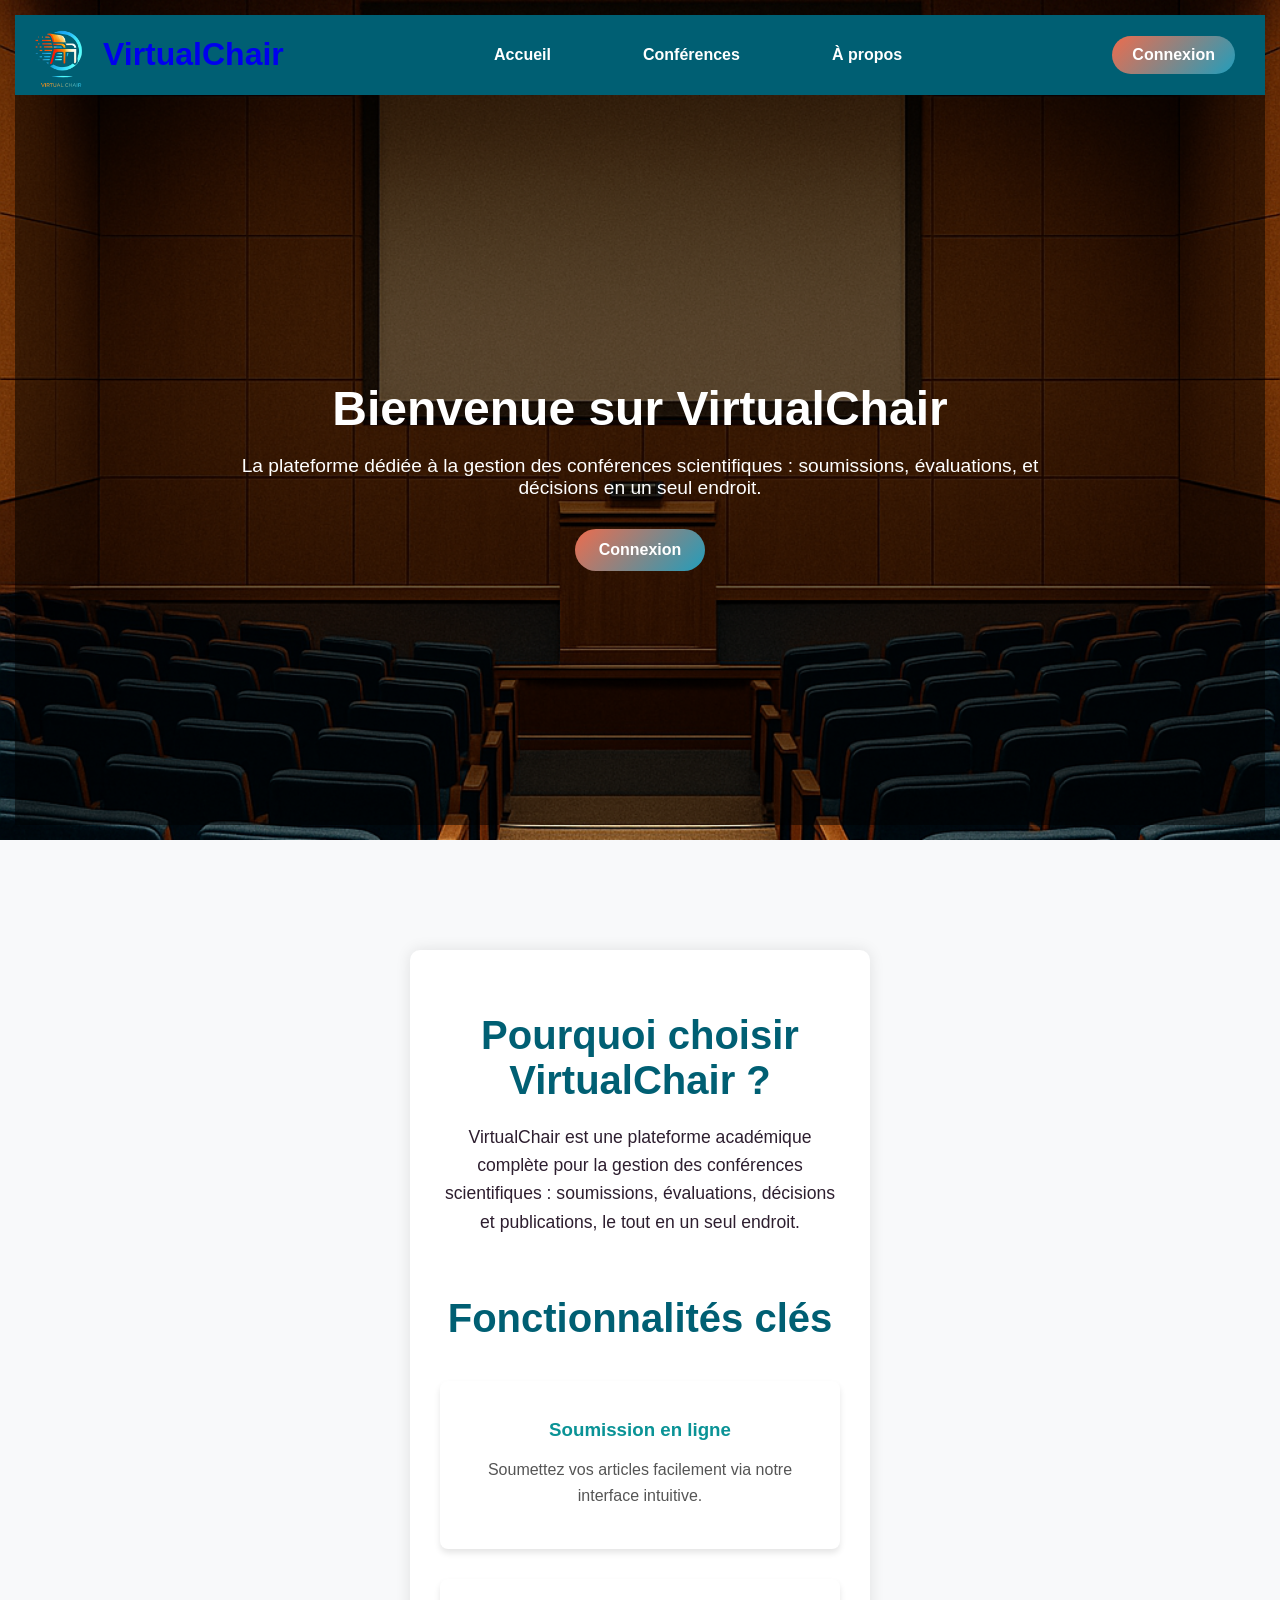
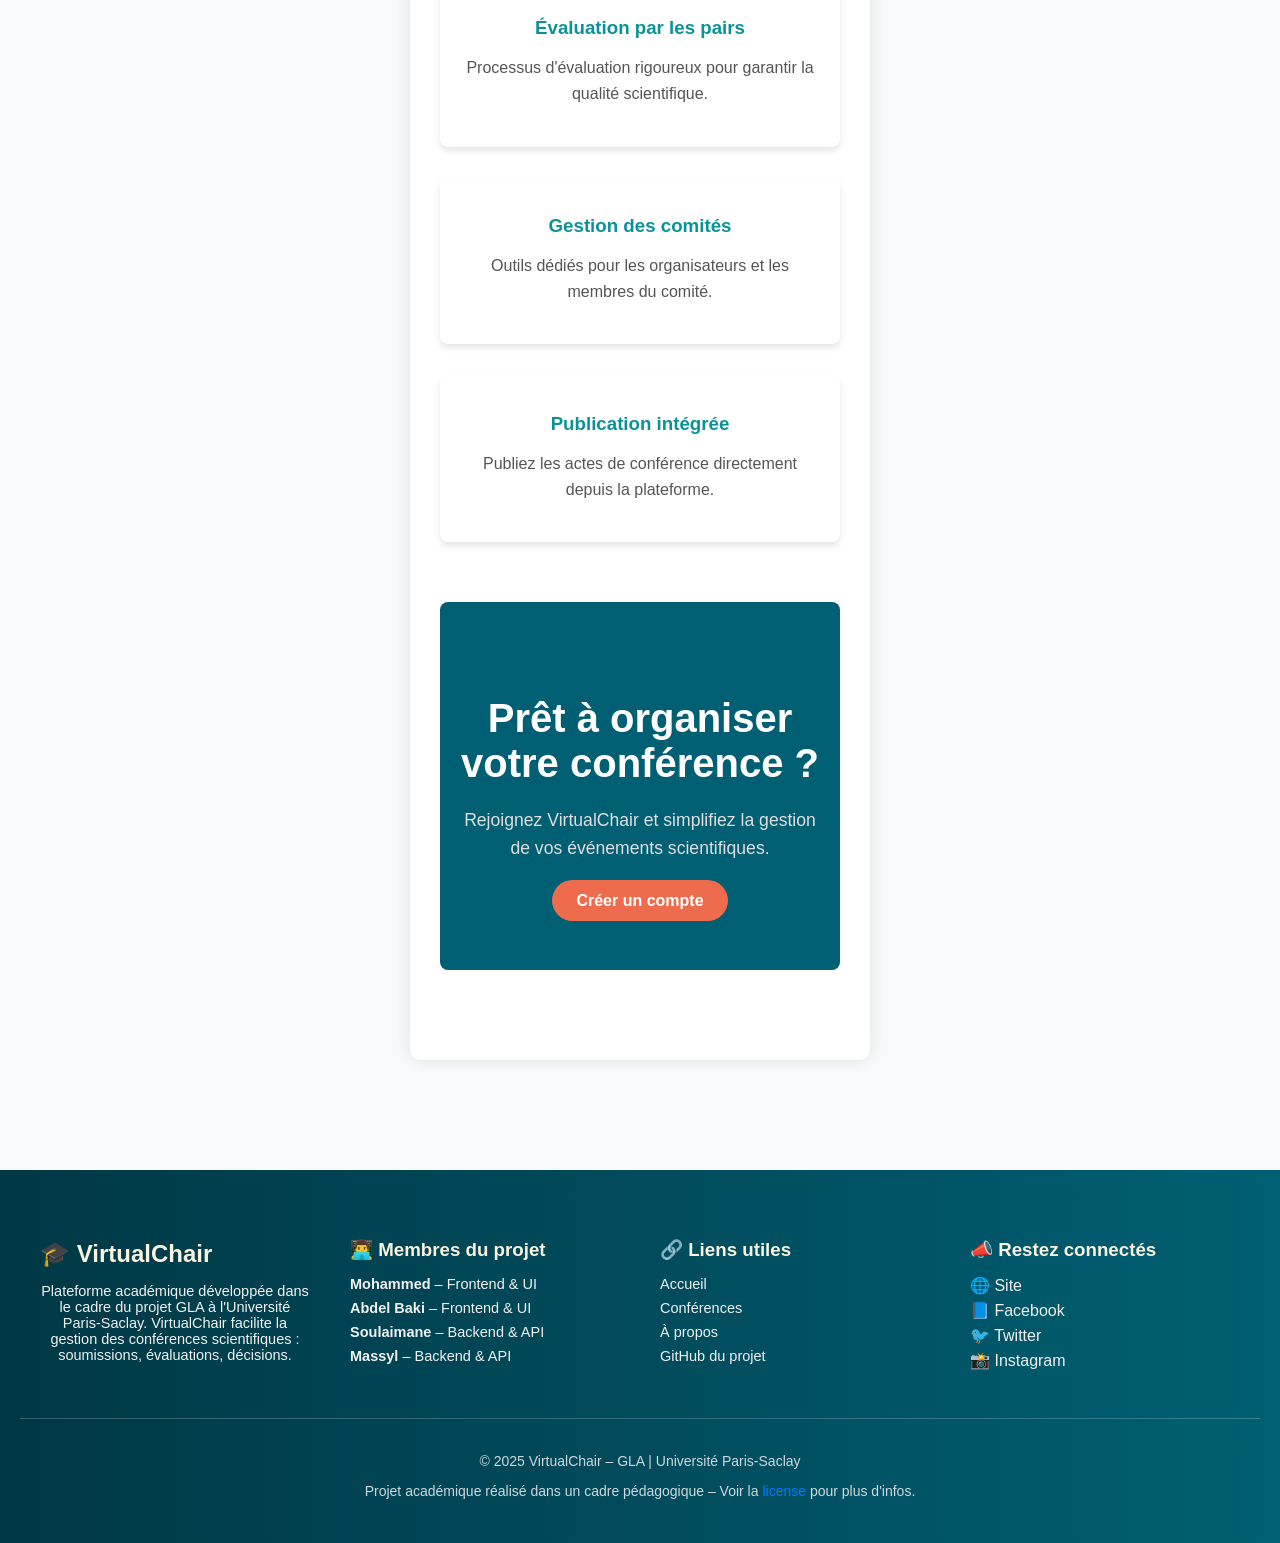
==== commit 10e1e33e: "Ajoute de connexion et inscription en SPA" ====
--- a/static/index.html
+++ b/static/index.html
@@ -1,4 +1,3 @@
-
 <!DOCTYPE html>
 <html lang="fr">
   <head>
@@ -37,7 +36,7 @@
             <li><a href="#about">À propos</a></li>
           </ul>
         </nav>
-        <a href="#/login" class="cnx">Connexion</a>
+        <a href="#login" class="cnx">Connexion</a>
       </div>
 
       <div class="hero-overlay">
@@ -48,7 +47,7 @@
             soumissions, évaluations, et décisions en un seul endroit.
           </p>
           <div class="hero-buttons">
-            <a href="#/login" class="hero-btn primary">Connexion</a>
+            <a href="#login" class="hero-btn primary">Connexion</a>
           </div>
         </div>
       </div>
@@ -117,6 +116,6 @@
         </p>
       </div>
     </footer>
-    <script src="scripts/conferences.js"></script>
+    <script src="scripts/script.js"></script>
   </body>
 </html>
--- a/static/style/style.css
+++ b/static/style/style.css
@@ -218,46 +218,6 @@
 
 
 
-/*style de la page inscription*/
-.signup-form {
-  background-color: #ffffff;
-  padding: 30px;
-  border-radius: 10px;
-  max-width: 400px;
-  margin: 0 auto;
-  box-shadow: 0 4px 12px rgba(0, 0, 0, 0.1);
-  display: flex;
-  flex-direction: column;
-  gap: 15px;
-}
-
-.signup-form h2 {
-  color: #005f73;
-  text-align: center;
-}
-
-.signup-form label {
-  font-weight: bold;
-  margin-bottom: 5px;
-  color: #333;
-}
-
-.signup-form input {
-  padding: 10px;
-  border-radius: 8px;
-  border: 1px solid #ccc;
-  font-size: 1rem;
-}
-
-.signup-form .vc-btn.primary {
-  margin-top: 10px;
-}
-
-.form-message {
-  margin-top: 10px;
-  font-size: 0.9rem;
-  text-align: center;
-}
 
 
 
@@ -337,4 +297,88 @@
     padding-top: 20px;
     font-size: 13px;
     color: #cfd8dc;
-  }+  }
+
+
+
+
+
+  /* auth.css */
+
+body {
+  font-family: Arial, sans-serif;
+  background-color: #f4f4f4;
+  margin: 0;
+  padding: 0;
+}
+
+header {
+  background-color: #007bff;
+  color: white;
+  padding: 15px;
+  text-align: center;
+}
+
+nav a {
+  color: white;
+  margin: 0 15px;
+  text-decoration: none;
+}
+
+nav a:hover {
+  text-decoration: underline;
+}
+
+#spa-container {
+  max-width: 400px;
+  margin: 50px auto;
+  padding: 30px;
+  background-color: white;
+  border-radius: 10px;
+  box-shadow: 0 0 15px rgba(0,0,0,0.1);
+}
+
+section h2 {
+  text-align: center;
+  margin-bottom: 20px;
+  color: #333;
+}
+
+form {
+  display: flex;
+  flex-direction: column;
+}
+
+form input {
+  padding: 10px;
+  margin-bottom: 15px;
+  border: 1px solid #ccc;
+  border-radius: 5px;
+}
+
+form button {
+  padding: 10px;
+  background-color: #007bff;
+  color: white;
+  border: none;
+  border-radius: 5px;
+  cursor: pointer;
+}
+
+form button:hover {
+  background-color: #0056b3;
+}
+
+p {
+  text-align: center;
+  font-size: 14px;
+}
+
+p a {
+  color: #007bff;
+  text-decoration: none;
+}
+
+p a:hover {
+  text-decoration: underline;
+}
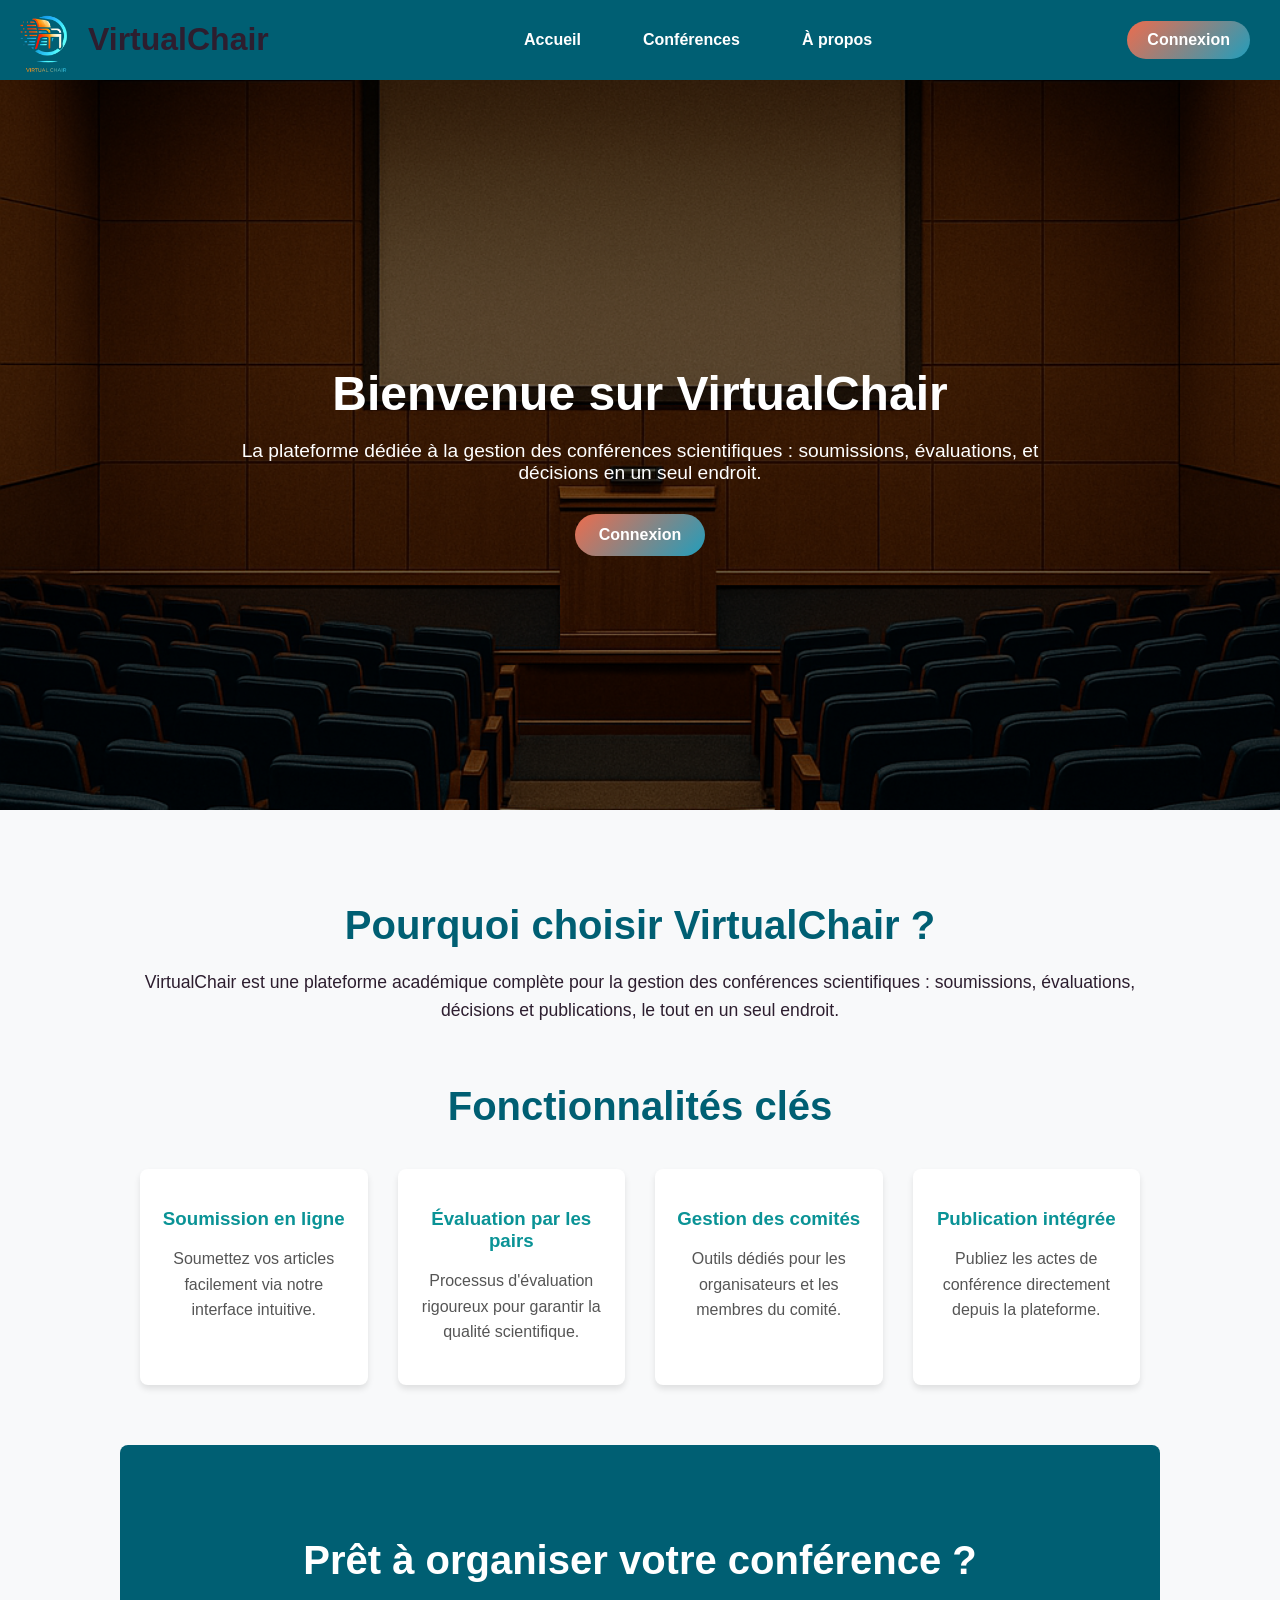
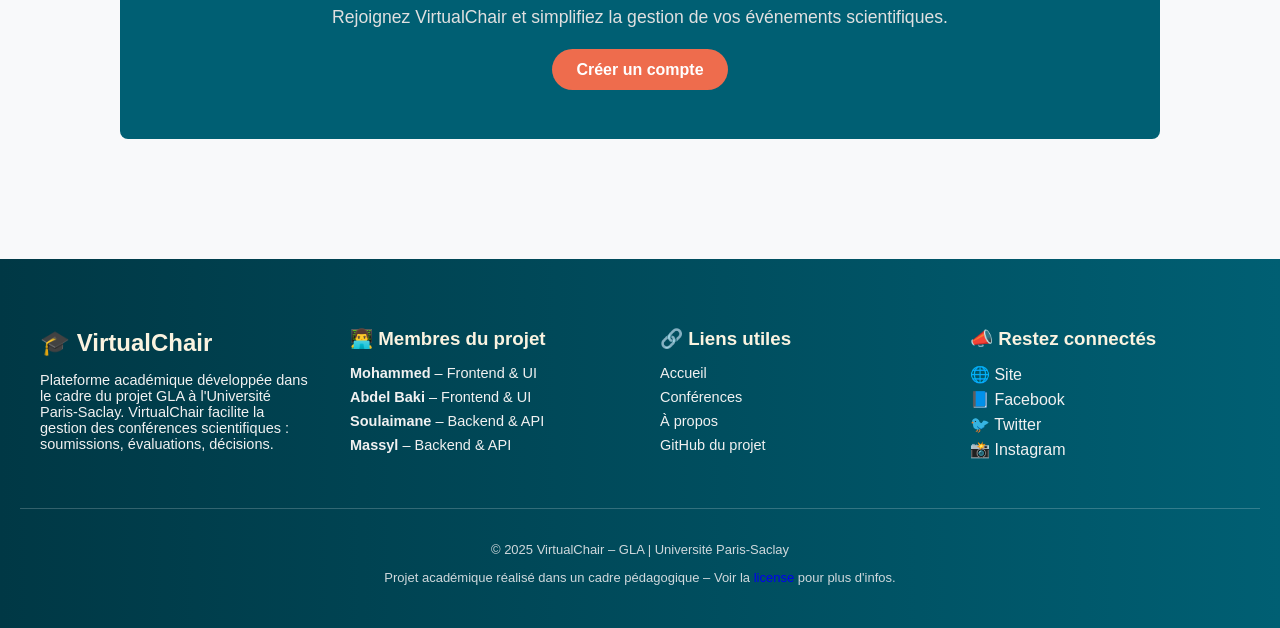
==== commit 1b291bd3: "Revert "Feature/front/login"" ====
--- a/static/index.html
+++ b/static/index.html
@@ -3,14 +3,10 @@
   <head>
     <meta charset="UTF-8" />
     <meta name="viewport" content="width=device-width, initial-scale=1.0" />
-    <title>VirtualChair</title>
-    <link rel="icon" href="data/logo.png" />
+    <title>EasyChair</title>
+    <link rel="icon" href="data/logo.png">
 
     <link rel="stylesheet" href="style/style.css" />
-    <link rel="stylesheet" href="style/conferences.css">
-    <link rel="stylesheet" href="style/conference-detail.css">
-
-
   </head>
   <style>
     /* header {
@@ -23,12 +19,10 @@
   <body>
     <header class="hero">
       <div class="top-head">
-        <a href="#home">
-          <div class="logo">
-            <img src="data/logo.png" alt="Logo VirtualChair" class="logo-vc" />
-            <h1>VirtualChair</h1>
-          </div>
-        </a>
+        <div class="logo">
+          <img src="data/logo.png" alt="Logo VirtualChair" class="logo-vc" />
+          <h1>VirtualChair</h1>
+        </div>
         <nav>
           <ul>
             <li><a href="#home">Accueil</a></li>
@@ -36,7 +30,7 @@
             <li><a href="#about">À propos</a></li>
           </ul>
         </nav>
-        <a href="#login" class="cnx">Connexion</a>
+        <a href="#/login" class="cnx">Connexion</a>
       </div>
 
       <div class="hero-overlay">
@@ -47,14 +41,64 @@
             soumissions, évaluations, et décisions en un seul endroit.
           </p>
           <div class="hero-buttons">
-            <a href="#login" class="hero-btn primary">Connexion</a>
+            <a href="#/login" class="hero-btn primary">Connexion</a>
           </div>
         </div>
       </div>
     </header>
 
     <main class="vc-main">
-      <section id="spa-container"></section>
+      <!-- Section 1 : Présentation -->
+      <section class="vc-section intro">
+        <h2>Pourquoi choisir VirtualChair ?</h2>
+        <p>
+          VirtualChair est une plateforme académique complète pour la gestion
+          des conférences scientifiques : soumissions, évaluations, décisions et
+          publications, le tout en un seul endroit.
+        </p>
+      </section>
+
+      <!-- Section 2 : Fonctionnalités -->
+      <section class="vc-section features">
+        <h2>Fonctionnalités clés</h2>
+        <div class="vc-features-grid">
+          <div class="feature">
+            <h3>Soumission en ligne</h3>
+            <p>
+              Soumettez vos articles facilement via notre interface intuitive.
+            </p>
+          </div>
+          <div class="feature">
+            <h3>Évaluation par les pairs</h3>
+            <p>
+              Processus d'évaluation rigoureux pour garantir la qualité
+              scientifique.
+            </p>
+          </div>
+          <div class="feature">
+            <h3>Gestion des comités</h3>
+            <p>
+              Outils dédiés pour les organisateurs et les membres du comité.
+            </p>
+          </div>
+          <div class="feature">
+            <h3>Publication intégrée</h3>
+            <p>
+              Publiez les actes de conférence directement depuis la plateforme.
+            </p>
+          </div>
+        </div>
+      </section>
+
+      <!-- Section 3 : Appel à l'action -->
+      <section class="vc-section cta">
+        <h2>Prêt à organiser votre conférence ?</h2>
+        <p>
+          Rejoignez VirtualChair et simplifiez la gestion de vos événements
+          scientifiques.
+        </p>
+        <a href="#/login" class="vc-btn primary">Créer un compte</a>
+      </section>
     </main>
 
     <footer class="vc-footer">
@@ -107,15 +151,9 @@
       <div class="vc-footer-bottom">
         <p>© 2025 VirtualChair – GLA | Université Paris-Saclay</p>
         <p>
-          Projet académique réalisé dans un cadre pédagogique – Voir la
-          <a
-            href="https://github.com/souleimaneelqodsi/virtualchair/blob/main/LICENSE"
-            >license</a
-          >
-          pour plus d'infos.
+          Projet académique réalisé dans un cadre pédagogique – Voir la <a href="https://github.com/souleimaneelqodsi/virtualchair/blob/main/LICENSE">license</a> pour plus d'infos.
         </p>
       </div>
     </footer>
-    <script src="scripts/script.js"></script>
   </body>
 </html>
--- a/static/style/style.css
+++ b/static/style/style.css
@@ -297,88 +297,4 @@
     padding-top: 20px;
     font-size: 13px;
     color: #cfd8dc;
-  }
-
-
-
-
-
-  /* auth.css */
-
-body {
-  font-family: Arial, sans-serif;
-  background-color: #f4f4f4;
-  margin: 0;
-  padding: 0;
-}
-
-header {
-  background-color: #007bff;
-  color: white;
-  padding: 15px;
-  text-align: center;
-}
-
-nav a {
-  color: white;
-  margin: 0 15px;
-  text-decoration: none;
-}
-
-nav a:hover {
-  text-decoration: underline;
-}
-
-#spa-container {
-  max-width: 400px;
-  margin: 50px auto;
-  padding: 30px;
-  background-color: white;
-  border-radius: 10px;
-  box-shadow: 0 0 15px rgba(0,0,0,0.1);
-}
-
-section h2 {
-  text-align: center;
-  margin-bottom: 20px;
-  color: #333;
-}
-
-form {
-  display: flex;
-  flex-direction: column;
-}
-
-form input {
-  padding: 10px;
-  margin-bottom: 15px;
-  border: 1px solid #ccc;
-  border-radius: 5px;
-}
-
-form button {
-  padding: 10px;
-  background-color: #007bff;
-  color: white;
-  border: none;
-  border-radius: 5px;
-  cursor: pointer;
-}
-
-form button:hover {
-  background-color: #0056b3;
-}
-
-p {
-  text-align: center;
-  font-size: 14px;
-}
-
-p a {
-  color: #007bff;
-  text-decoration: none;
-}
-
-p a:hover {
-  text-decoration: underline;
-}
+  }
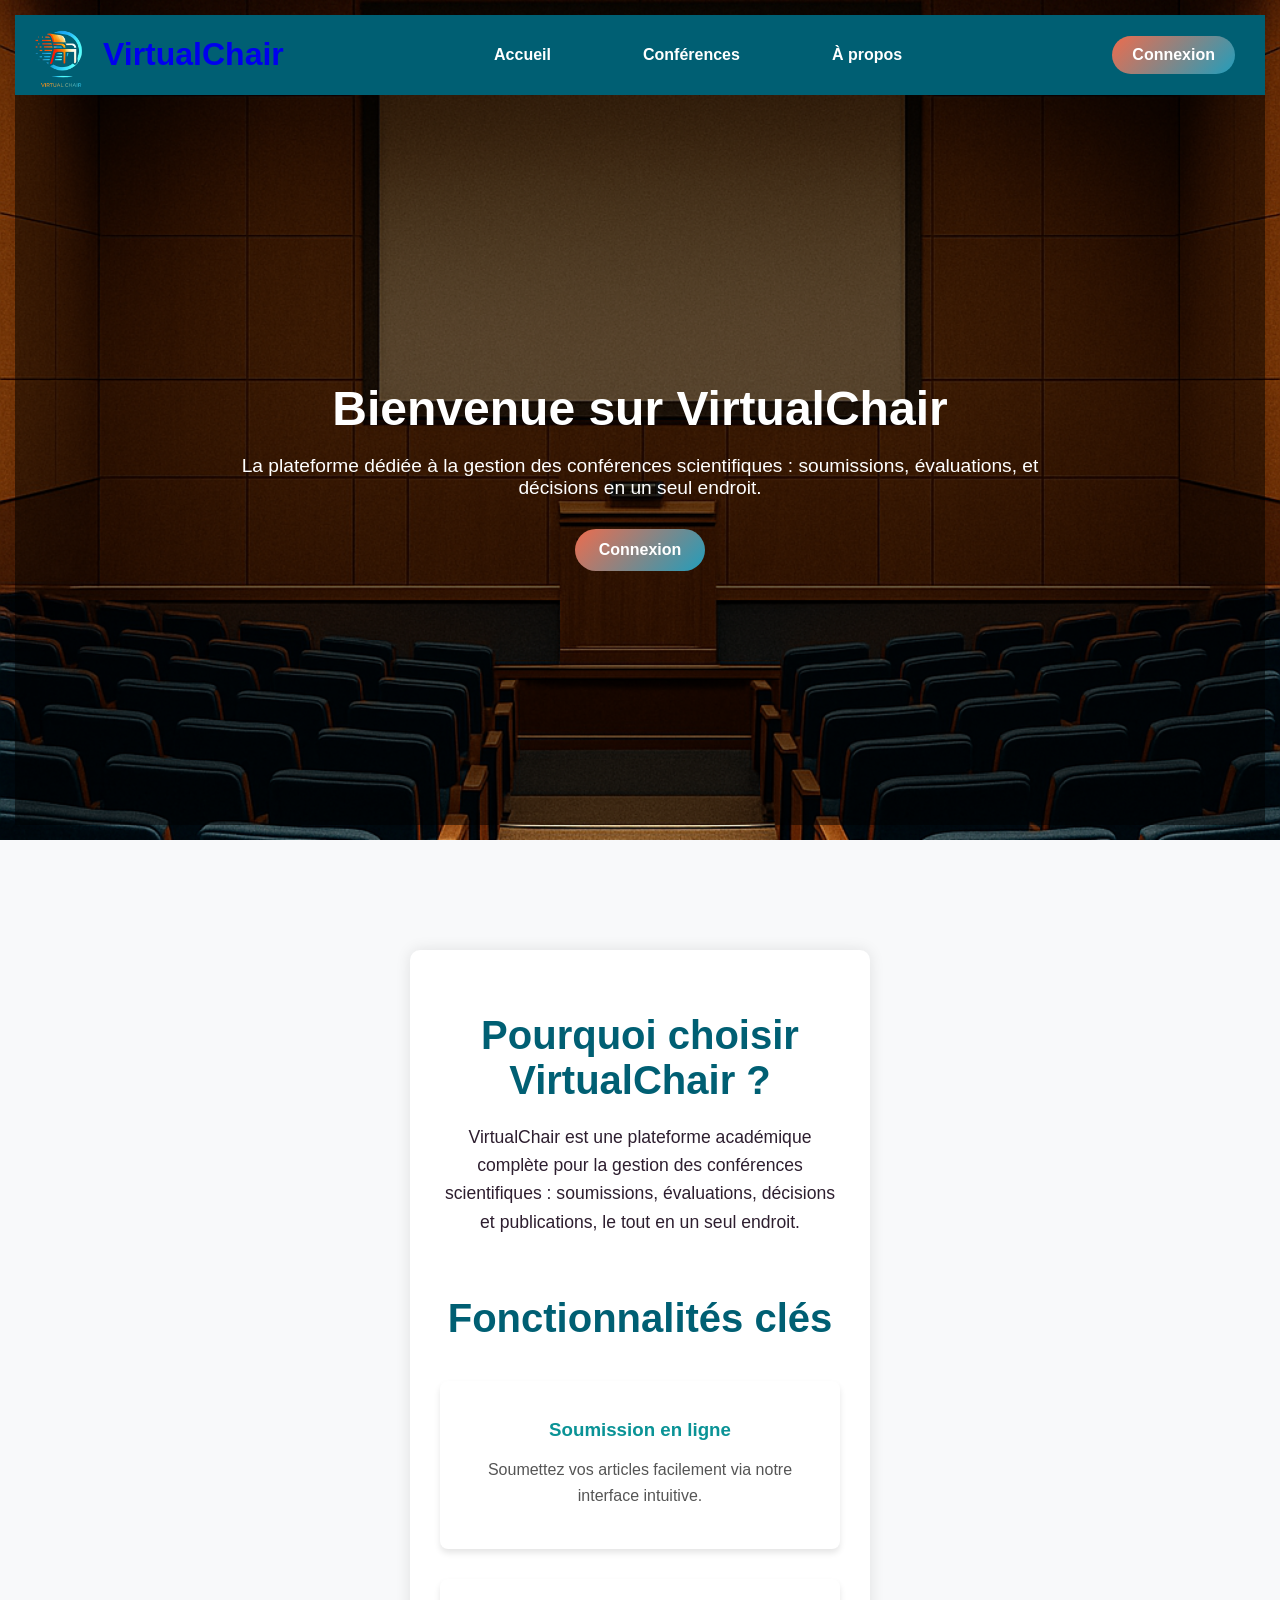
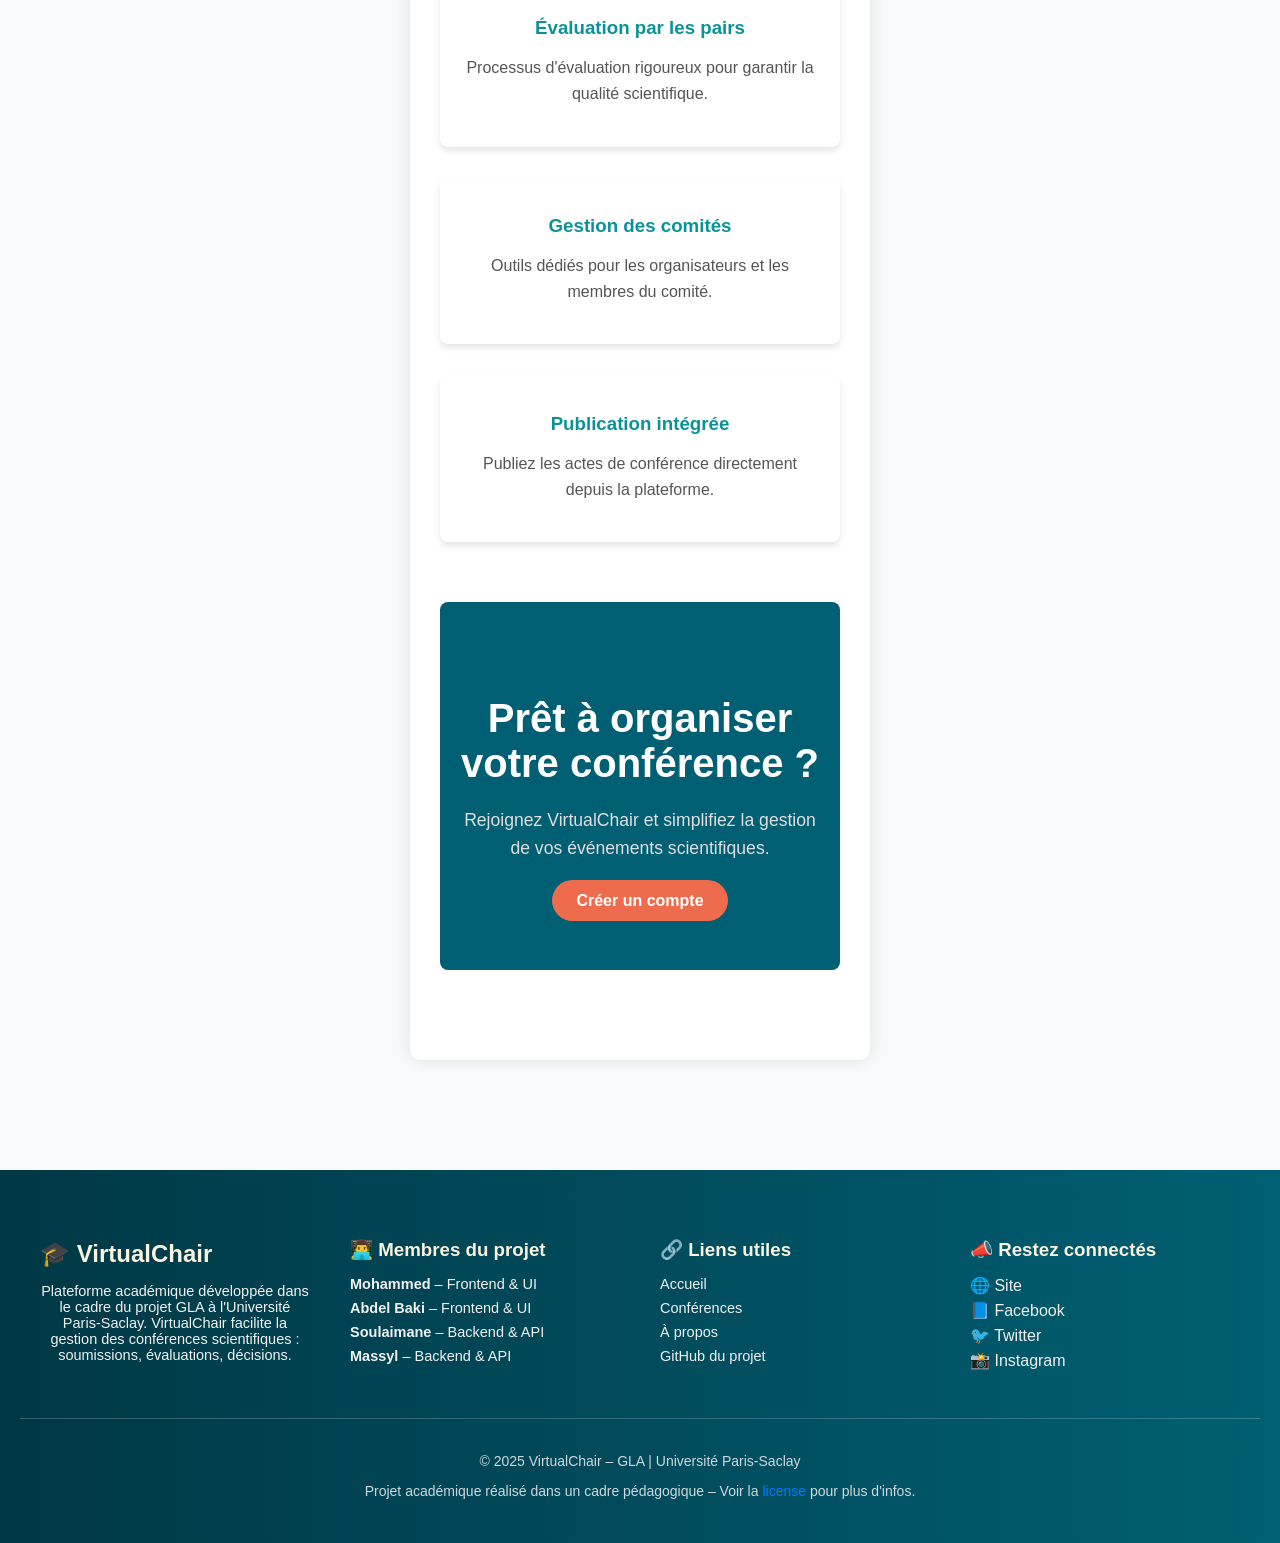
==== commit 4945cb27: "Merge branch 'feature/front/login' into fix/back/imports" ====
--- a/static/index.html
+++ b/static/index.html
@@ -3,10 +3,14 @@
   <head>
     <meta charset="UTF-8" />
     <meta name="viewport" content="width=device-width, initial-scale=1.0" />
-    <title>EasyChair</title>
-    <link rel="icon" href="data/logo.png">
+    <title>VirtualChair</title>
+    <link rel="icon" href="data/logo.png" />
 
     <link rel="stylesheet" href="style/style.css" />
+    <link rel="stylesheet" href="style/conferences.css">
+    <link rel="stylesheet" href="style/conference-detail.css">
+
+
   </head>
   <style>
     /* header {
@@ -19,10 +23,12 @@
   <body>
     <header class="hero">
       <div class="top-head">
-        <div class="logo">
-          <img src="data/logo.png" alt="Logo VirtualChair" class="logo-vc" />
-          <h1>VirtualChair</h1>
-        </div>
+        <a href="#home">
+          <div class="logo">
+            <img src="data/logo.png" alt="Logo VirtualChair" class="logo-vc" />
+            <h1>VirtualChair</h1>
+          </div>
+        </a>
         <nav>
           <ul>
             <li><a href="#home">Accueil</a></li>
@@ -30,7 +36,7 @@
             <li><a href="#about">À propos</a></li>
           </ul>
         </nav>
-        <a href="#/login" class="cnx">Connexion</a>
+        <a href="#login" class="cnx">Connexion</a>
       </div>
 
       <div class="hero-overlay">
@@ -41,64 +47,14 @@
             soumissions, évaluations, et décisions en un seul endroit.
           </p>
           <div class="hero-buttons">
-            <a href="#/login" class="hero-btn primary">Connexion</a>
+            <a href="#login" class="hero-btn primary">Connexion</a>
           </div>
         </div>
       </div>
     </header>
 
     <main class="vc-main">
-      <!-- Section 1 : Présentation -->
-      <section class="vc-section intro">
-        <h2>Pourquoi choisir VirtualChair ?</h2>
-        <p>
-          VirtualChair est une plateforme académique complète pour la gestion
-          des conférences scientifiques : soumissions, évaluations, décisions et
-          publications, le tout en un seul endroit.
-        </p>
-      </section>
-
-      <!-- Section 2 : Fonctionnalités -->
-      <section class="vc-section features">
-        <h2>Fonctionnalités clés</h2>
-        <div class="vc-features-grid">
-          <div class="feature">
-            <h3>Soumission en ligne</h3>
-            <p>
-              Soumettez vos articles facilement via notre interface intuitive.
-            </p>
-          </div>
-          <div class="feature">
-            <h3>Évaluation par les pairs</h3>
-            <p>
-              Processus d'évaluation rigoureux pour garantir la qualité
-              scientifique.
-            </p>
-          </div>
-          <div class="feature">
-            <h3>Gestion des comités</h3>
-            <p>
-              Outils dédiés pour les organisateurs et les membres du comité.
-            </p>
-          </div>
-          <div class="feature">
-            <h3>Publication intégrée</h3>
-            <p>
-              Publiez les actes de conférence directement depuis la plateforme.
-            </p>
-          </div>
-        </div>
-      </section>
-
-      <!-- Section 3 : Appel à l'action -->
-      <section class="vc-section cta">
-        <h2>Prêt à organiser votre conférence ?</h2>
-        <p>
-          Rejoignez VirtualChair et simplifiez la gestion de vos événements
-          scientifiques.
-        </p>
-        <a href="#/login" class="vc-btn primary">Créer un compte</a>
-      </section>
+      <section id="spa-container"></section>
     </main>
 
     <footer class="vc-footer">
@@ -151,9 +107,15 @@
       <div class="vc-footer-bottom">
         <p>© 2025 VirtualChair – GLA | Université Paris-Saclay</p>
         <p>
-          Projet académique réalisé dans un cadre pédagogique – Voir la <a href="https://github.com/souleimaneelqodsi/virtualchair/blob/main/LICENSE">license</a> pour plus d'infos.
+          Projet académique réalisé dans un cadre pédagogique – Voir la
+          <a
+            href="https://github.com/souleimaneelqodsi/virtualchair/blob/main/LICENSE"
+            >license</a
+          >
+          pour plus d'infos.
         </p>
       </div>
     </footer>
+    <script src="scripts/script.js"></script>
   </body>
 </html>
--- a/static/style/style.css
+++ b/static/style/style.css
@@ -297,4 +297,88 @@
     padding-top: 20px;
     font-size: 13px;
     color: #cfd8dc;
-  }+  }
+
+
+
+
+
+  /* auth.css */
+
+body {
+  font-family: Arial, sans-serif;
+  background-color: #f4f4f4;
+  margin: 0;
+  padding: 0;
+}
+
+header {
+  background-color: #007bff;
+  color: white;
+  padding: 15px;
+  text-align: center;
+}
+
+nav a {
+  color: white;
+  margin: 0 15px;
+  text-decoration: none;
+}
+
+nav a:hover {
+  text-decoration: underline;
+}
+
+#spa-container {
+  max-width: 400px;
+  margin: 50px auto;
+  padding: 30px;
+  background-color: white;
+  border-radius: 10px;
+  box-shadow: 0 0 15px rgba(0,0,0,0.1);
+}
+
+section h2 {
+  text-align: center;
+  margin-bottom: 20px;
+  color: #333;
+}
+
+form {
+  display: flex;
+  flex-direction: column;
+}
+
+form input {
+  padding: 10px;
+  margin-bottom: 15px;
+  border: 1px solid #ccc;
+  border-radius: 5px;
+}
+
+form button {
+  padding: 10px;
+  background-color: #007bff;
+  color: white;
+  border: none;
+  border-radius: 5px;
+  cursor: pointer;
+}
+
+form button:hover {
+  background-color: #0056b3;
+}
+
+p {
+  text-align: center;
+  font-size: 14px;
+}
+
+p a {
+  color: #007bff;
+  text-decoration: none;
+}
+
+p a:hover {
+  text-decoration: underline;
+}
--- a/static/style/conferences.css
+++ b/static/style/conferences.css
@@ -0,0 +1,120 @@
+/* styles/conferences.css */
+
+/* ========== Conteneur du formulaire ========== */
+.spa-form {
+    background-color: #ffffff;
+    padding: 32px;
+    border-radius: 16px;
+    box-shadow: 0 8px 24px rgba(0, 0, 0, 0.06);
+    max-width: 500px;
+    margin: 60px auto;
+    display: flex;
+    flex-direction: column;
+    align-items: stretch;
+    gap: 18px;
+    box-sizing: border-box;
+  }
+  
+  /* Champs de formulaire */
+  .spa-form input,
+  .spa-form textarea,
+  .spa-form button {
+    width: 100%;
+    font-family: "Segoe UI", sans-serif;
+    font-size: 1rem;
+    padding: 14px 16px;
+    border-radius: 10px;
+    border: 1px solid #ccc;
+    background-color: #f9f9f9;
+    box-sizing: border-box;
+    transition: all 0.2s ease;
+  }
+  
+  .spa-form textarea {
+    min-height: 100px;
+    resize: vertical;
+  }
+  
+  /* Focus et effet visuel */
+  .spa-form input:focus,
+  .spa-form textarea:focus {
+    border-color: #0a9396;
+    box-shadow: 0 0 5px rgba(10, 147, 150, 0.3);
+    background-color: #fff;
+    outline: none;
+  }
+  
+  /* Bouton Valider */
+  .spa-form button {
+    background-color: #005f73;
+    color: white;
+    font-weight: bold;
+    border: none;
+    cursor: pointer;
+    transition: background-color 0.3s ease, transform 0.2s ease;
+  }
+  
+  .spa-form button:hover {
+    background-color: #0a9396;
+    transform: translateY(-1px);
+  }
+  
+  /* ========== Liste des conférences ========== */
+  .conference-list {
+    display: grid;
+    grid-template-columns: repeat(auto-fit, minmax(280px, 1fr));
+    gap: 24px;
+    max-width: 1200px;
+    margin: 40px auto;
+    padding: 0 20px;
+  }
+  
+  .conference-card {
+    background: #ffffff;
+    padding: 20px;
+    border-radius: 12px;
+    box-shadow: 0 4px 12px rgba(0, 0, 0, 0.08);
+    transition: transform 0.2s ease, box-shadow 0.2s ease;
+  }
+  
+  .conference-card:hover {
+    transform: translateY(-5px);
+    box-shadow: 0 6px 18px rgba(0, 0, 0, 0.12);
+  }
+  
+  .conference-card h3 {
+    color: #005f73;
+    margin-bottom: 10px;
+    font-size: 1.4rem;
+  }
+  
+  .conference-card p {
+    margin: 4px 0;
+    color: #444;
+    font-size: 0.95rem;
+    line-height: 1.4;
+  }
+  
+  /* ========== Bouton d'ajout de conférence ========== */
+  #add-conf-container {
+    text-align: center;
+    margin-top: 30px;
+  }
+  
+  #add-conf-container .vc-btn.primary {
+    background-color: #ee6c4d;
+    color: white;
+    padding: 12px 28px;
+    border-radius: 50px;
+    font-weight: bold;
+    font-size: 1rem;
+    border: none;
+    cursor: pointer;
+    transition: background-color 0.3s ease, transform 0.2s ease;
+  }
+  
+  #add-conf-container .vc-btn.primary:hover {
+    background-color: #d65a3f;
+    transform: scale(1.05);
+  }
+  
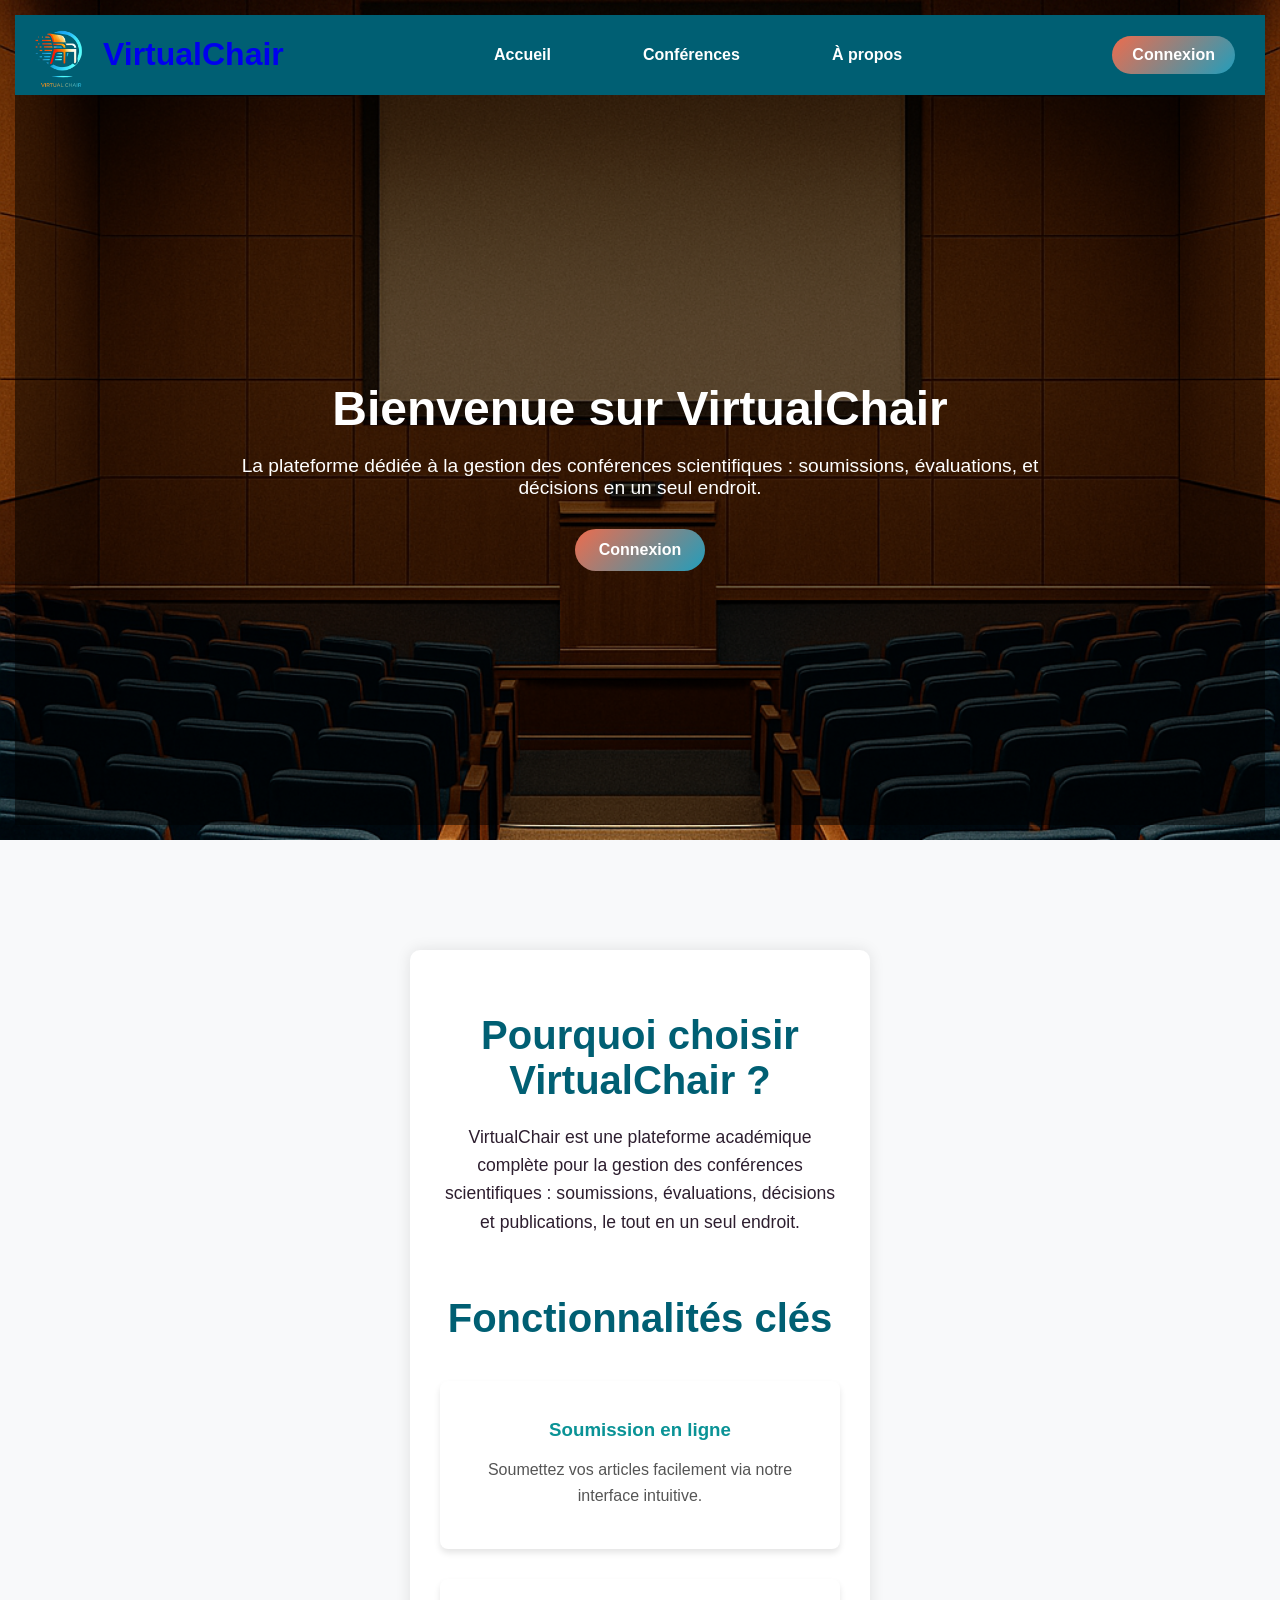
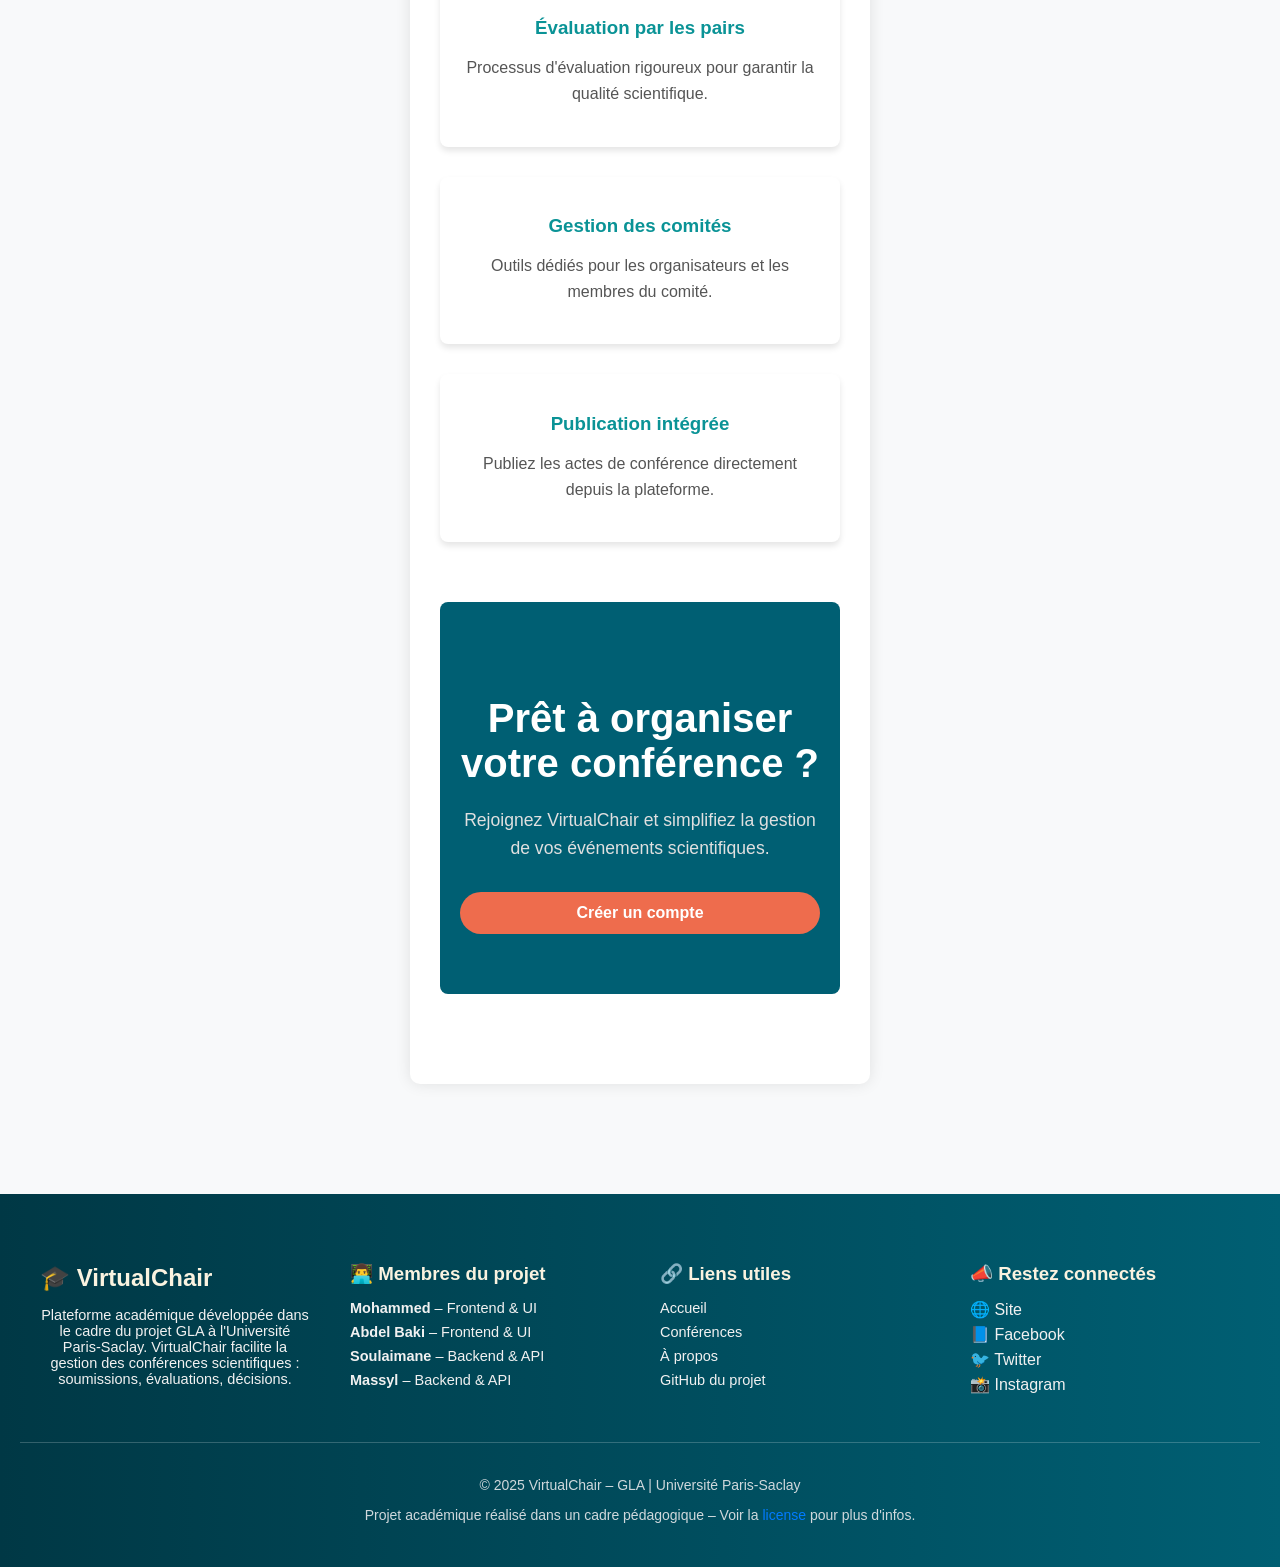
==== commit 31c0d958: "Fixed imports. Added papers." ====
--- a/static/index.html
+++ b/static/index.html
@@ -1,121 +1,124 @@
-<!DOCTYPE html>
+<!doctype html>
 <html lang="fr">
-  <head>
-    <meta charset="UTF-8" />
-    <meta name="viewport" content="width=device-width, initial-scale=1.0" />
-    <title>VirtualChair</title>
-    <link rel="icon" href="data/logo.png" />
+    <head>
+        <meta charset="UTF-8" />
+        <meta name="viewport" content="width=device-width, initial-scale=1.0" />
+        <title>VirtualChair</title>
+        <link rel="icon" href="data/logo.png" />
 
-    <link rel="stylesheet" href="style/style.css" />
-    <link rel="stylesheet" href="style/conferences.css">
-    <link rel="stylesheet" href="style/conference-detail.css">
-
-
-  </head>
-  <style>
-    /* header {
+        <link rel="stylesheet" href="style/style.css" />
+        <link rel="stylesheet" href="style/conferences.css" />
+        <link rel="stylesheet" href="style/conference-detail.css" />
+    </head>
+    <style>
+        /* header {
       height: 700px;
       background: url("data/header.png") no-repeat center center;
       background-size: cover;
       position: relative;
     } */
-  </style>
-  <body>
-    <header class="hero">
-      <div class="top-head">
-        <a href="#home">
-          <div class="logo">
-            <img src="data/logo.png" alt="Logo VirtualChair" class="logo-vc" />
-            <h1>VirtualChair</h1>
-          </div>
-        </a>
-        <nav>
-          <ul>
-            <li><a href="#home">Accueil</a></li>
-            <li><a href="#conferences">Conférences</a></li>
-            <li><a href="#about">À propos</a></li>
-          </ul>
-        </nav>
-        <a href="#login" class="cnx">Connexion</a>
-      </div>
+    </style>
+    <body>
+        <header class="hero">
+            <div class="top-head">
+                <a href="#home">
+                    <div class="logo">
+                        <img
+                            src="data/logo.png"
+                            alt="Logo VirtualChair"
+                            class="logo-vc"
+                        />
+                        <h1>VirtualChair</h1>
+                    </div>
+                </a>
+                <nav>
+                    <ul>
+                        <li><a href="#home">Accueil</a></li>
+                        <li><a href="#conferences">Conférences</a></li>
+                        <li><a href="#about">À propos</a></li>
+                    </ul>
+                </nav>
+                <a href="#" id="logout-btn" class="cnx" style="display: none"
+                    >Déconnexion</a
+                >
+                <a href="#login" id="login-btn" class="cnx">Connexion</a>
+            </div>
 
-      <div class="hero-overlay">
-        <div class="hero-content">
-          <h1>Bienvenue sur VirtualChair</h1>
-          <p>
-            La plateforme dédiée à la gestion des conférences scientifiques :
-            soumissions, évaluations, et décisions en un seul endroit.
-          </p>
-          <div class="hero-buttons">
-            <a href="#login" class="hero-btn primary">Connexion</a>
-          </div>
-        </div>
-      </div>
-    </header>
+            <div class="hero-overlay">
+                <div class="hero-content">
+                    <h1>Bienvenue sur VirtualChair</h1>
+                    <p>
+                        La plateforme dédiée à la gestion des conférences
+                        scientifiques : soumissions, évaluations, et décisions
+                        en un seul endroit.
+                    </p>
+                    <div class="hero-buttons">
+                        <a href="#login" class="hero-btn primary">Connexion</a>
+                    </div>
+                </div>
+            </div>
+        </header>
 
-    <main class="vc-main">
-      <section id="spa-container"></section>
-    </main>
+        <main class="vc-main">
+            <section id="spa-container"></section>
+        </main>
 
-    <footer class="vc-footer">
-      <div class="vc-footer-container">
-        <!-- Colonne Présentation -->
-        <div class="vc-footer-section about">
-          <h2>🎓 VirtualChair</h2>
-          <p>
-            Plateforme académique développée dans le cadre du projet GLA à
-            l'Université Paris-Saclay. VirtualChair facilite la gestion des
-            conférences scientifiques : soumissions, évaluations, décisions.
-          </p>
-        </div>
+        <footer class="vc-footer">
+            <div class="vc-footer-container">
+                <div class="vc-footer-section about">
+                    <h2>🎓 VirtualChair</h2>
+                    <p>
+                        Plateforme académique développée dans le cadre du projet
+                        GLA à l'Université Paris-Saclay. VirtualChair facilite
+                        la gestion des conférences scientifiques : soumissions,
+                        évaluations, décisions.
+                    </p>
+                </div>
 
-        <!-- Colonne Auteurs -->
-        <div class="vc-footer-section team">
-          <h3>👨‍💻 Membres du projet</h3>
-          <ul>
-            <li><strong>Mohammed</strong> – Frontend & UI</li>
-            <li><strong>Abdel Baki</strong> – Frontend & UI</li>
-            <li><strong>Soulaimane</strong> – Backend & API</li>
-            <li><strong>Massyl</strong> – Backend & API</li>
-          </ul>
-        </div>
+                <div class="vc-footer-section team">
+                    <h3>👨‍💻 Membres du projet</h3>
+                    <ul>
+                        <li><strong>Mohammed</strong> – Frontend & UI</li>
+                        <li><strong>Abdel Baki</strong> – Frontend & UI</li>
+                        <li><strong>Soulaimane</strong> – Backend & API</li>
+                        <li><strong>Massyl</strong> – Backend & API</li>
+                    </ul>
+                </div>
 
-        <!-- Colonne Ressources -->
-        <div class="vc-footer-section links">
-          <h3>🔗 Liens utiles</h3>
-          <ul>
-            <li><a href="#home">Accueil</a></li>
-            <li><a href="#conferences">Conférences</a></li>
-            <li><a href="#about">À propos</a></li>
-            <li><a href="#">GitHub du projet</a></li>
-          </ul>
-        </div>
+                <div class="vc-footer-section links">
+                    <h3>🔗 Liens utiles</h3>
+                    <ul>
+                        <li><a href="#home">Accueil</a></li>
+                        <li><a href="#conferences">Conférences</a></li>
+                        <li><a href="#about">À propos</a></li>
+                        <li><a href="#">GitHub du projet</a></li>
+                    </ul>
+                </div>
 
-        <!-- Colonne Réseaux -->
-        <div class="vc-footer-section social">
-          <h3>📣 Restez connectés</h3>
-          <div class="social-icons">
-            <a href="#"><span>🌐</span> Site</a>
-            <a href="#"><span>📘</span> Facebook</a>
-            <a href="#"><span>🐦</span> Twitter</a>
-            <a href="#"><span>📸</span> Instagram</a>
-          </div>
-        </div>
-      </div>
+                <div class="vc-footer-section social">
+                    <h3>📣 Restez connectés</h3>
+                    <div class="social-icons">
+                        <a href="#"><span>🌐</span> Site</a>
+                        <a href="#"><span>📘</span> Facebook</a>
+                        <a href="#"><span>🐦</span> Twitter</a>
+                        <a href="#"><span>📸</span> Instagram</a>
+                    </div>
+                </div>
+            </div>
 
-      <!-- Ligne finale -->
-      <div class="vc-footer-bottom">
-        <p>© 2025 VirtualChair – GLA | Université Paris-Saclay</p>
-        <p>
-          Projet académique réalisé dans un cadre pédagogique – Voir la
-          <a
-            href="https://github.com/souleimaneelqodsi/virtualchair/blob/main/LICENSE"
-            >license</a
-          >
-          pour plus d'infos.
-        </p>
-      </div>
-    </footer>
-    <script src="scripts/script.js"></script>
-  </body>
+            <div class="vc-footer-bottom">
+                <p>© 2025 VirtualChair – GLA | Université Paris-Saclay</p>
+                <p>
+                    Projet académique réalisé dans un cadre pédagogique – Voir
+                    la
+                    <a
+                        href="https://github.com/souleimaneelqodsi/virtualchair/blob/main/LICENSE"
+                        >license</a
+                    >
+                    pour plus d'infos.
+                </p>
+            </div>
+        </footer>
+        <script src="scripts/script.js"></script>
+    </body>
 </html>
